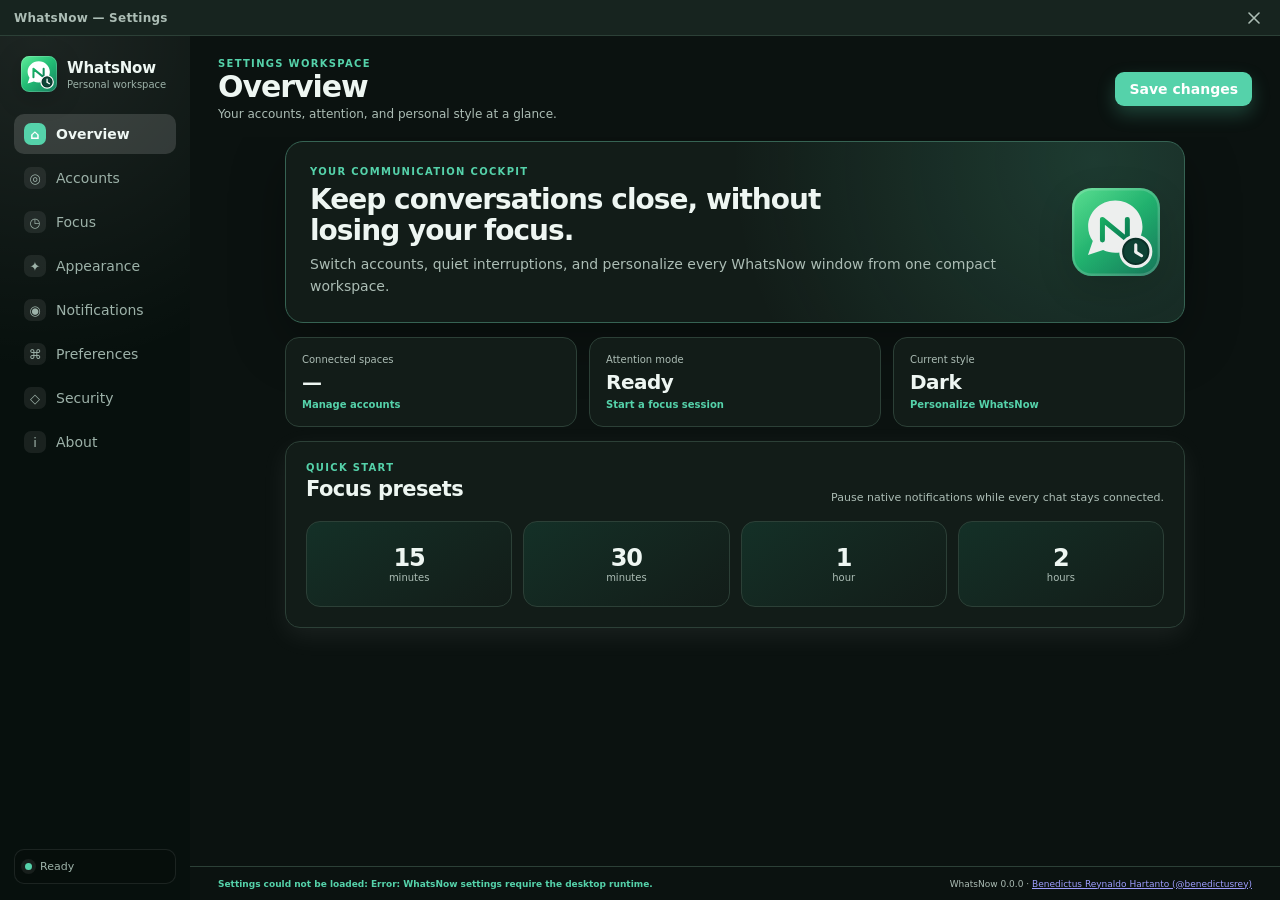
==== settings-ui/index.html @ 27a5819d "Release WhatsNow 2.6.0: full open-source desktop client Publish the complete WhatsNow 2.6.0 applicat" ====
<!doctype html>
<html lang="en">
  <head>
    <meta charset="utf-8" />
    <meta name="viewport" content="width=device-width, initial-scale=1" />
    <meta id="theme_color" name="theme-color" content="#f3f7f5" />
    <title>WhatsNow — Settings</title>
    <link rel="stylesheet" href="style.css?v=2.6.0" />
  </head>
  <body>
    <div class="window-titlebar" data-tauri-drag-region>
      <span class="window-titlebar-name" data-tauri-drag-region>WhatsNow — Settings</span>
      <button
        type="button"
        id="window-close"
        class="window-close"
        aria-label="Close settings"
        title="Close"
      >
        <svg viewBox="0 0 12 12" width="12" height="12" aria-hidden="true">
          <path
            d="M1 1l10 10M11 1L1 11"
            stroke="currentColor"
            stroke-width="1.6"
            stroke-linecap="round"
          />
        </svg>
      </button>
    </div>
    <div class="settings-shell">
      <aside class="side-rail" aria-label="Settings navigation">
        <div class="brand-block">
          <img class="brand-mark" src="app-icon.svg" alt="" aria-hidden="true" />
          <div>
            <strong>WhatsNow</strong>
            <span>Personal workspace</span>
          </div>
        </div>

        <nav class="settings-nav">
          <button type="button" class="nav-item active" data-panel-target="overview">
            <span class="nav-icon" aria-hidden="true">⌂</span>
            <span>Overview</span>
          </button>
          <button type="button" class="nav-item" data-panel-target="accounts">
            <span class="nav-icon" aria-hidden="true">◎</span>
            <span>Accounts</span>
          </button>
          <button type="button" class="nav-item" data-panel-target="focus">
            <span class="nav-icon" aria-hidden="true">◷</span>
            <span>Focus</span>
          </button>
          <button type="button" class="nav-item" data-panel-target="appearance">
            <span class="nav-icon" aria-hidden="true">✦</span>
            <span>Appearance</span>
          </button>
          <button type="button" class="nav-item" data-panel-target="notifications">
            <span class="nav-icon" aria-hidden="true">◉</span>
            <span>Notifications</span>
          </button>
          <button type="button" class="nav-item" data-panel-target="preferences">
            <span class="nav-icon" aria-hidden="true">⌘</span>
            <span>Preferences</span>
          </button>
          <button type="button" class="nav-item" data-panel-target="security">
            <span class="nav-icon" aria-hidden="true">◇</span>
            <span>Security</span>
          </button>
          <button type="button" class="nav-item" data-panel-target="about">
            <span class="nav-icon" aria-hidden="true">i</span>
            <span>About</span>
          </button>
        </nav>

        <div class="rail-status">
          <span class="status-dot" aria-hidden="true"></span>
          <span id="focus_status">Ready</span>
        </div>
      </aside>

      <div class="workspace">
        <header class="workspace-header">
          <div>
            <p class="eyebrow">Settings workspace</p>
            <h1 id="panel_title">Overview</h1>
            <p id="panel_description">Your accounts, attention, and personal style at a glance.</p>
          </div>
          <button type="button" id="save" class="primary-action">Save changes</button>
        </header>

        <main class="panel-stage">
          <section class="settings-panel active" data-panel="overview" aria-labelledby="panel_title">
            <div class="welcome-card">
              <div>
                <p class="eyebrow">Your communication cockpit</p>
                <h2>Keep conversations close, without losing your focus.</h2>
                <p>
                  Switch accounts, quiet interruptions, and personalize every WhatsNow
                  window from one compact workspace.
                </p>
              </div>
              <img src="app-icon.svg" alt="" aria-hidden="true" />
            </div>

            <div class="metric-grid">
              <button type="button" class="metric-card" data-jump-panel="accounts">
                <span class="metric-label">Connected spaces</span>
                <strong id="overview_accounts">—</strong>
                <small>Manage accounts</small>
              </button>
              <button type="button" class="metric-card" data-jump-panel="focus">
                <span class="metric-label">Attention mode</span>
                <strong id="overview_focus">Ready</strong>
                <small>Start a focus session</small>
              </button>
              <button type="button" class="metric-card" data-jump-panel="appearance">
                <span class="metric-label">Current style</span>
                <strong id="overview_theme">Dark</strong>
                <small>Personalize WhatsNow</small>
              </button>
            </div>

            <div class="section-surface">
              <div class="section-heading">
                <div>
                  <p class="eyebrow">Quick start</p>
                  <h2>Focus presets</h2>
                </div>
                <p>Pause native notifications while every chat stays connected.</p>
              </div>
              <div class="focus-presets compact-presets" aria-label="Quick focus duration">
                <button type="button" class="preset-button" data-focus-minutes="15">
                  <strong>15</strong><span>minutes</span>
                </button>
                <button type="button" class="preset-button" data-focus-minutes="30">
                  <strong>30</strong><span>minutes</span>
                </button>
                <button type="button" class="preset-button" data-focus-minutes="60">
                  <strong>1</strong><span>hour</span>
                </button>
                <button type="button" class="preset-button" data-focus-minutes="120">
                  <strong>2</strong><span>hours</span>
                </button>
              </div>
            </div>
          </section>

          <section class="settings-panel" data-panel="accounts" hidden>
            <div class="panel-intro">
              <p class="eyebrow">Workspace</p>
              <h2>Accounts</h2>
              <p>Keep work, personal, and project sessions separate and easy to reach.</p>
            </div>
            <div class="section-surface">
              <div id="accounts-list" class="accounts-list"></div>
              <div class="add-row">
                <input
                  type="text"
                  id="new_account_name"
                  maxlength="60"
                  placeholder="Account name, e.g. Work"
                  aria-label="New account name"
                />
                <button id="add_account">Add account</button>
              </div>
              <p id="macos-note" class="warning-note" hidden>
                Multiple accounts require macOS 14 or newer.
              </p>
            </div>
          </section>

          <section class="settings-panel" data-panel="focus" hidden>
            <div class="panel-intro">
              <p class="eyebrow">Productivity</p>
              <h2>Focus mode</h2>
              <p>Pause native alerts for a chosen window of time without disconnecting chats.</p>
            </div>
            <div class="focus-presets" aria-label="Focus duration">
              <button type="button" class="preset-button" data-focus-minutes="15">
                <strong>15</strong><span>minutes</span>
              </button>
              <button type="button" class="preset-button" data-focus-minutes="30">
                <strong>30</strong><span>minutes</span>
              </button>
              <button type="button" class="preset-button" data-focus-minutes="45">
                <strong>45</strong><span>minutes</span>
              </button>
              <button type="button" class="preset-button" data-focus-minutes="60">
                <strong>1</strong><span>hour</span>
              </button>
              <button type="button" class="preset-button" data-focus-minutes="120">
                <strong>2</strong><span>hours</span>
              </button>
              <button type="button" class="preset-button" data-focus-minutes="240">
                <strong>4</strong><span>hours</span>
              </button>
            </div>
            <div class="section-surface custom-focus">
              <div class="custom-focus-copy">
                <strong>Custom duration</strong>
                <span>Choose any focused interval from 1 minute to 24 hours.</span>
              </div>
              <label class="field custom-focus-field" for="focus_custom">
                <span class="sr-only">Custom focus duration in minutes</span>
                <div class="number-action">
                  <input type="number" id="focus_custom" min="1" max="1440" value="90" />
                  <span>minutes</span>
                  <button type="button" id="focus_custom_start">Start focus</button>
                </div>
              </label>
              <button type="button" id="focus_off" class="quiet" hidden>End current focus</button>
            </div>
          </section>

          <section class="settings-panel" data-panel="appearance" hidden>
            <div class="panel-intro">
              <p class="eyebrow">Personalize</p>
              <h2>Appearance</h2>
              <p>
                Choose a readable personality for Settings, app lock, native chrome,
                and the WhatsApp chatting workspace.
              </p>
            </div>
            <fieldset class="theme-picker">
              <legend class="sr-only">WhatsNow theme</legend>
              <label class="theme-option">
                <input type="radio" name="theme" value="system" />
                <span class="theme-swatch theme-swatch-system" aria-hidden="true"></span>
                <span><strong>Dark</strong><small>Official WhatsApp dark with doodles</small></span>
              </label>
              <label class="theme-option">
                <input type="radio" name="theme" value="light" />
                <span class="theme-swatch theme-swatch-light" aria-hidden="true"></span>
                <span><strong>Light</strong><small>Official WhatsApp light with doodles</small></span>
              </label>
              <label class="theme-option">
                <input type="radio" name="theme" value="graphite" />
                <span class="theme-swatch theme-swatch-graphite" aria-hidden="true"></span>
                <span><strong>Graphite</strong><small>Strong and minimal</small></span>
              </label>
              <label class="theme-option">
                <input type="radio" name="theme" value="midnight" />
                <span class="theme-swatch theme-swatch-midnight" aria-hidden="true"></span>
                <span><strong>Midnight</strong><small>Deep blue focus</small></span>
              </label>
              <label class="theme-option">
                <input type="radio" name="theme" value="forest" />
                <span class="theme-swatch theme-swatch-forest" aria-hidden="true"></span>
                <span><strong>Forest</strong><small>Grounded green calm</small></span>
              </label>
              <label class="theme-option">
                <input type="radio" name="theme" value="ocean" />
                <span class="theme-swatch theme-swatch-ocean" aria-hidden="true"></span>
                <span><strong>Ocean</strong><small>Cool, calm energy</small></span>
              </label>
              <label class="theme-option">
                <input type="radio" name="theme" value="blush" />
                <span class="theme-swatch theme-swatch-blush" aria-hidden="true"></span>
                <span><strong>Blush</strong><small>Gentle rose warmth</small></span>
              </label>
              <label class="theme-option">
                <input type="radio" name="theme" value="lavender" />
                <span class="theme-swatch theme-swatch-lavender" aria-hidden="true"></span>
                <span><strong>Lavender</strong><small>Soft violet quiet</small></span>
              </label>
              <label class="theme-option">
                <input type="radio" name="theme" value="candy" />
                <span class="theme-swatch theme-swatch-candy" aria-hidden="true"></span>
                <span><strong>Candy</strong><small>Playful pastel</small></span>
              </label>
              <label class="theme-option">
                <input type="radio" name="theme" value="aurora" />
                <span class="theme-swatch theme-swatch-aurora" aria-hidden="true"></span>
                <span><strong>Aurora</strong><small>Soft pastel spectrum</small></span>
              </label>
            </fieldset>
            <p class="field-note">
              Preview appears here immediately. Save to apply it to all open chat windows.
              Dark and Light preserve WhatsApp's complete official interface and doodles.
              Personality themes change only the conversation wallpaper and hide doodles.
            </p>
          </section>

          <section class="settings-panel" data-panel="notifications" hidden>
            <div class="panel-intro">
              <p class="eyebrow">Attention</p>
              <h2>Notifications</h2>
              <p>Choose how much message detail reaches your desktop.</p>
            </div>
            <div class="section-surface setting-list">
              <label class="switch-row">
                <span>
                  <strong>Native notifications</strong>
                  <small>Show desktop alerts for incoming messages.</small>
                </span>
                <input type="checkbox" id="notifications" />
              </label>
              <label class="switch-row">
                <span>
                  <strong>Show message previews</strong>
                  <small>Turn this off to show a private generic alert.</small>
                </span>
                <input type="checkbox" id="notification_previews" />
              </label>
              <label class="duration-row" for="notification_preview_duration_secs">
                <span>
                  <strong>Preview duration</strong>
                  <small>Banner time on screen (15+ seconds uses Windows' extended banner). Toasts also stay in the notification center so you can reopen them later.</small>
                </span>
                <span class="duration-control">
                  <input
                    type="number"
                    id="notification_preview_duration_secs"
                    min="2"
                    max="30"
                    step="1"
                    value="2"
                    inputmode="numeric"
                  />
                  <span>seconds</span>
                </span>
              </label>
              <div class="inline-action">
                <button type="button" id="test_notification" class="secondary">
                  Send test notification
                </button>
                <span id="test_notification_note" class="muted-note"></span>
              </div>
            </div>
          </section>

          <section class="settings-panel" data-panel="preferences" hidden>
            <div class="panel-intro">
              <p class="eyebrow">Desktop</p>
              <h2>Preferences</h2>
              <p>Control how WhatsNow stays available while you work.</p>
            </div>
            <div class="section-surface setting-list">
              <label class="switch-row">
                <span><strong>Close to tray</strong><small>Keep accounts connected in the background.</small></span>
                <input type="checkbox" id="close_to_tray" />
              </label>
              <label class="switch-row">
                <span><strong>Start minimized</strong><small>Open quietly in the system tray.</small></span>
                <input type="checkbox" id="start_minimized" />
              </label>
              <label class="switch-row">
                <span><strong>Launch at startup</strong><small>Start WhatsNow after you sign in.</small></span>
                <input type="checkbox" id="autostart" />
              </label>
              <label class="switch-row">
                <span><strong>Keep chat windows on top</strong><small>Apply to every account window.</small></span>
                <input type="checkbox" id="always_on_top" />
              </label>
              <label class="switch-row">
                <span><strong>Global show/hide shortcut</strong><small>Bring your active account forward from anywhere.</small></span>
                <input type="checkbox" id="hotkey_enabled" />
              </label>
            </div>
            <div class="section-surface shortcut-surface">
              <label class="field" for="hotkey">
                <span>Shortcut</span>
                <div class="hotkey-row">
                  <input type="text" id="hotkey" placeholder="Alt+W" />
                  <button type="button" id="record_hotkey" class="secondary">Record</button>
                </div>
              </label>
              <div id="hotkey_presets" class="shortcut-presets" aria-label="Suggested shortcuts">
                <button type="button" class="chip" data-hotkey-preset="platform">Recommended</button>
                <button type="button" class="chip" data-hotkey-preset="Ctrl+Alt+W">Ctrl + Alt + W</button>
                <button type="button" class="chip" data-hotkey-preset="CmdOrCtrl+Shift+W">Ctrl/Cmd + Shift + W</button>
              </div>
              <p id="hotkey_hint" class="hotkey-hint" hidden></p>
              <p class="field-note" id="platform_shortcut_note"></p>
            </div>
          </section>

          <section class="settings-panel" data-panel="security" hidden>
            <div class="panel-intro">
              <p class="eyebrow">Privacy</p>
              <h2>App lock</h2>
              <p>Require authentication before any WhatsNow chat is revealed.</p>
            </div>
            <div class="section-surface">
              <div id="lock-disabled">
                <div class="password-grid">
                  <label class="field" for="lock_pw1">
                    <span>Password (minimum 4 characters)</span>
                    <input type="password" id="lock_pw1" autocomplete="new-password" />
                  </label>
                  <label class="field" for="lock_pw2">
                    <span>Confirm password</span>
                    <input type="password" id="lock_pw2" autocomplete="new-password" />
                  </label>
                </div>
                <button id="enable_lock">Enable app lock</button>
              </div>

              <div id="lock-enabled" hidden>
                <label class="switch-row" id="biometric_row" hidden>
                  <span><strong id="biometric_label">Use biometric</strong></span>
                  <input type="checkbox" id="biometric_enabled" />
                </label>
                <label class="switch-row">
                  <span><strong>Lock on launch</strong></span>
                  <input type="checkbox" id="lock_on_launch" />
                </label>
                <label class="switch-row">
                  <span><strong>Lock when hidden to tray</strong></span>
                  <input type="checkbox" id="lock_on_hide" />
                </label>
                <label class="field compact-field" for="idle_min">
                  <span>Auto-lock after inactivity (minutes, 0 = off)</span>
                  <input type="number" id="idle_min" min="0" max="1440" step="1" value="0" />
                </label>
                <div class="button-group">
                  <button id="lock_now">Lock now</button>
                  <button id="change_pw" class="secondary">Change password</button>
                  <button id="disable_lock" class="danger">Disable lock</button>
                </div>
              </div>
              <p class="field-note">
                App lock controls access to WhatsNow windows. It does not encrypt session
                data on disk; use full-disk encryption for at-rest protection.
              </p>
            </div>
          </section>

          <section class="settings-panel" data-panel="about" hidden>
            <div class="panel-intro">
              <p class="eyebrow">Identity</p>
              <h2>About WhatsNow</h2>
              <p>A focused desktop workspace for clearer, calmer WhatsApp communication.</p>
            </div>
            <div class="section-surface about-card">
              <img src="app-icon.svg" alt="" aria-hidden="true" />
              <div class="about-copy">
                <span class="about-version" data-version-ref>WhatsNow 0.0.0</span>
                <h3>Designed for productive conversations.</h3>
                <p>
                  Thank you for using WhatsNow. It is authored, created, and maintained solely by
                  <a href="https://github.com/benedictusrey" target="_blank" rel="noreferrer">Benedictus Reynaldo Hartanto (@benedictusrey)</a>.
                </p>
                <p class="about-legal">
                  Copyright (c) 2026 Benedictus Reynaldo Hartanto (@benedictusrey). Released under the MIT License.
                  WhatsNow is independent and is not affiliated with WhatsApp or Meta.
                </p>
              </div>
            </div>
          </section>
        </main>

        <footer class="workspace-footer">
          <span id="note" class="save-note" role="status"></span>
          <span data-version-ref>WhatsNow 0.0.0 · <a href="https://github.com/benedictusrey" target="_blank" rel="noreferrer">Benedictus Reynaldo Hartanto (@benedictusrey)</a></span>
        </footer>
      </div>
    </div>

    <script src="theme.js?v=2.6.0"></script>
    <script src="hotkey.js?v=2.6.0"></script>
    <script src="main.js?v=2.6.0"></script>
    <script>
      // Seamless window: the page draws its own titlebar (drag region + close
      // button). This wires the close button to the native window (with a
      // plain window.close() fallback) and auto-closes the Settings pop-up
      // after 30 seconds without any interaction.
      (function () {
        var close = document.getElementById("window-close");
        var closeWindow = function () {
          var win =
            window.__TAURI__ &&
            window.__TAURI__.window &&
            window.__TAURI__.window.getCurrentWindow();
          if (win && win.close) {
            win.close().catch(function () {
              window.close();
            });
          } else {
            window.close();
          }
        };
        if (close) {
          close.addEventListener("click", closeWindow);
        }
        var idleMs = 30000;
        var idleTimer = window.setTimeout(closeWindow, idleMs);
        var resetIdle = function () {
          window.clearTimeout(idleTimer);
          idleTimer = window.setTimeout(closeWindow, idleMs);
        };
        ["pointermove", "pointerdown", "keydown", "wheel", "input"].forEach(
          function (type) {
            window.addEventListener(type, resetIdle, { passive: true });
          }
        );
      })();
    </script>
  </body>
</html>
---- settings-ui/style.css ----
:root {
  color-scheme: light;
  font-family:
    Inter, "Segoe UI Variable", "Segoe UI", system-ui, -apple-system, sans-serif;
  --bg: #edf4f1;
  --rail: #102c24;
  --rail-text: #eefbf5;
  --rail-muted: #a9c4b8;
  --surface: #ffffff;
  --surface-soft: #f3f8f6;
  --surface-raised: #ffffff;
  --border: #d7e4df;
  --text: #15231e;
  --muted: #63756e;
  --accent: #087a60;
  --accent-strong: #05634e;
  --accent-soft: #d9eee7;
  --danger: #b62d43;
  --shadow: 0 18px 50px rgb(18 61 48 / 12%);
  --focus-ring: 0 0 0 3px rgb(8 122 96 / 24%);
}

:root[data-theme="dark"] {
  color-scheme: dark;
  --bg: #0b1210;
  --rail: #07100d;
  --rail-text: #eff8f4;
  --rail-muted: #9db2a9;
  --surface: #121c18;
  --surface-soft: #17241f;
  --surface-raised: #1a2923;
  --border: #2c4037;
  --text: #eef6f2;
  --muted: #acbdb5;
  --accent: #55d2aa;
  --accent-strong: #77e2bf;
  --accent-soft: #153f32;
  --danger: #ff8b9c;
  --shadow: 0 18px 55px rgb(0 0 0 / 30%);
  --focus-ring: 0 0 0 3px rgb(85 210 170 / 28%);
}

:root[data-theme="midnight"] {
  color-scheme: dark;
  --bg: #06101d;
  --rail: #050c16;
  --rail-text: #f2f7ff;
  --rail-muted: #9db2cb;
  --surface: #0b1827;
  --surface-soft: #102238;
  --surface-raised: #132942;
  --border: #26415e;
  --text: #f0f6ff;
  --muted: #adc0d7;
  --accent: #44d6c7;
  --accent-strong: #70e8dc;
  --accent-soft: #103d44;
  --danger: #ff91a1;
  --shadow: 0 18px 55px rgb(0 0 0 / 34%);
  --focus-ring: 0 0 0 3px rgb(68 214 199 / 28%);
}

:root[data-theme="forest"] {
  color-scheme: dark;
  --bg: #06130e;
  --rail: #04100b;
  --rail-text: #effaf3;
  --rail-muted: #9fbeaa;
  --surface: #0b1c14;
  --surface-soft: #10281d;
  --surface-raised: #153225;
  --border: #284d39;
  --text: #eff9f3;
  --muted: #aac7b5;
  --accent: #4bd394;
  --accent-strong: #72e2ae;
  --accent-soft: #15452f;
  --danger: #ff8fa0;
  --shadow: 0 18px 55px rgb(0 0 0 / 32%);
  --focus-ring: 0 0 0 3px rgb(75 211 148 / 28%);
}

:root[data-theme="graphite"] {
  color-scheme: dark;
  --bg: #0d1013;
  --rail: #080a0d;
  --rail-text: #f4f7f8;
  --rail-muted: #a8b0b6;
  --surface: #151a1f;
  --surface-soft: #1c2329;
  --surface-raised: #232b32;
  --border: #343f48;
  --text: #f3f5f6;
  --muted: #b5bec5;
  --accent: #64d2b3;
  --accent-strong: #84dfc5;
  --accent-soft: #1b4037;
  --danger: #ff8ca0;
  --shadow: 0 20px 60px rgb(0 0 0 / 36%);
  --focus-ring: 0 0 0 3px rgb(100 210 179 / 28%);
}

:root[data-theme="ocean"] {
  color-scheme: dark;
  --bg: #06151b;
  --rail: #041017;
  --rail-text: #effcff;
  --rail-muted: #9cc0c8;
  --surface: #0a2029;
  --surface-soft: #0e2b36;
  --surface-raised: #123641;
  --border: #28505d;
  --text: #f0fbfd;
  --muted: #a9cad1;
  --accent: #4dd9e5;
  --accent-strong: #75e6ee;
  --accent-soft: #12444b;
  --danger: #ff91a1;
  --shadow: 0 18px 55px rgb(0 0 0 / 33%);
  --focus-ring: 0 0 0 3px rgb(77 217 229 / 28%);
}

:root[data-theme="blush"] {
  color-scheme: light;
  --bg: #fff2f4;
  --rail: #512b38;
  --rail-text: #fff8fa;
  --rail-muted: #e8bdca;
  --surface: #fffafb;
  --surface-soft: #fcecef;
  --surface-raised: #ffffff;
  --border: #efd3da;
  --text: #342229;
  --muted: #775f67;
  --accent: #ae4666;
  --accent-strong: #8d3551;
  --accent-soft: #f6dbe3;
  --danger: #aa263e;
  --shadow: 0 18px 50px rgb(92 42 58 / 13%);
  --focus-ring: 0 0 0 3px rgb(174 70 102 / 24%);
}

:root[data-theme="lavender"] {
  color-scheme: light;
  --bg: #f5f1fc;
  --rail: #392d50;
  --rail-text: #fbf8ff;
  --rail-muted: #d2c6e6;
  --surface: #fcfaff;
  --surface-soft: #eee8f8;
  --surface-raised: #ffffff;
  --border: #ddd2ed;
  --text: #30273d;
  --muted: #70647e;
  --accent: #7452a3;
  --accent-strong: #5e3f8b;
  --accent-soft: #e5dbf3;
  --danger: #ae2e4a;
  --shadow: 0 18px 50px rgb(66 46 93 / 14%);
  --focus-ring: 0 0 0 3px rgb(116 82 163 / 24%);
}

:root[data-theme="candy"] {
  color-scheme: light;
  --bg: #fff3f9;
  --rail: #493042;
  --rail-text: #fff8fc;
  --rail-muted: #e4c6da;
  --surface: #fffafd;
  --surface-soft: #f9e8f2;
  --surface-raised: #ffffff;
  --border: #eed1e1;
  --text: #342730;
  --muted: #755f6c;
  --accent: #a64478;
  --accent-strong: #86345f;
  --accent-soft: #f4d9e8;
  --danger: #a82843;
  --shadow: 0 18px 50px rgb(87 46 72 / 14%);
  --focus-ring: 0 0 0 3px rgb(166 68 120 / 24%);
}

:root[data-theme="aurora"] {
  color-scheme: light;
  --bg: #f7f3fb;
  --rail: #40364f;
  --rail-text: #fffaff;
  --rail-muted: #d9cee7;
  --surface: #fffafd;
  --surface-soft: #f2edf8;
  --surface-raised: #ffffff;
  --border: #dfd6eb;
  --text: #30293a;
  --muted: #706779;
  --accent: #7864a8;
  --accent-strong: #62508f;
  --accent-soft: #e8e0f3;
  --danger: #aa2c49;
  --shadow: 0 18px 50px rgb(71 54 92 / 14%);
  --focus-ring: 0 0 0 3px rgb(120 100 168 / 24%);
}

@media (prefers-color-scheme: dark) {
  :root:not([data-theme]) {
    color-scheme: dark;
  }
}

* {
  box-sizing: border-box;
}

html,
body {
  width: 100%;
  height: 100%;
  margin: 0;
  overflow: hidden;
}

/* Seamless window: custom title bar drawn by the page — "WhatsNow — Settings"
   on the left, a functional close/X on the right. The whole bar is a drag
   region; the close button is explicitly excluded so it stays clickable. */
.window-titlebar {
  height: 36px;
  display: flex;
  align-items: center;
  gap: 10px;
  padding: 0 10px 0 14px;
  background: var(--surface-soft);
  border-bottom: 1px solid var(--border);
  user-select: none;
  flex-shrink: 0;
  -webkit-app-region: drag;
}

.window-titlebar-name {
  flex: 1;
  min-width: 0;
  font-size: 12px;
  font-weight: 600;
  letter-spacing: 0.02em;
  color: var(--muted);
  white-space: nowrap;
  overflow: hidden;
  text-overflow: ellipsis;
}

.window-close {
  width: 32px;
  height: 32px;
  border: none;
  border-radius: 8px;
  background: transparent;
  color: var(--muted);
  display: grid;
  place-items: center;
  cursor: pointer;
  -webkit-app-region: no-drag;
  transition: background-color 140ms ease, color 140ms ease;
}

.window-close:hover {
  background: var(--danger);
  color: #ffffff;
}

.window-close:active {
  opacity: 0.8;
}

body {
  background: var(--bg);
  color: var(--text);
  font-size: 14px;
  transition: background-color 160ms ease, color 160ms ease;
}

button,
input {
  font: inherit;
}

button {
  border: 0;
}

button,
label,
input {
  -webkit-tap-highlight-color: transparent;
}

button:focus-visible,
input:focus-visible {
  outline: none;
  box-shadow: var(--focus-ring);
}

button:disabled {
  cursor: not-allowed;
  opacity: 0.48;
}

[hidden] {
  display: none !important;
}

.settings-shell {
  display: grid;
  grid-template-columns: 190px minmax(0, 1fr);
  width: 100%;
  height: calc(100vh - 36px);
}

.side-rail {
  display: flex;
  min-width: 0;
  flex-direction: column;
  gap: 22px;
  padding: 20px 14px 16px;
  overflow: hidden;
  background:
    radial-gradient(circle at 20% 0%, rgb(255 255 255 / 9%), transparent 38%),
    var(--rail);
  color: var(--rail-text);
}

.brand-block {
  display: flex;
  align-items: center;
  gap: 10px;
  padding: 0 7px;
}

.brand-mark {
  width: 36px;
  height: 36px;
  flex: 0 0 auto;
  filter: drop-shadow(0 5px 12px rgb(0 0 0 / 20%));
}

.brand-block div {
  display: grid;
  min-width: 0;
  gap: 2px;
}

.brand-block strong {
  font-size: 15px;
  letter-spacing: -0.01em;
}

.brand-block span {
  overflow: hidden;
  color: var(--rail-muted);
  font-size: 10px;
  text-overflow: ellipsis;
  white-space: nowrap;
}

.settings-nav {
  display: grid;
  gap: 4px;
}

.nav-item {
  display: flex;
  width: 100%;
  align-items: center;
  gap: 10px;
  padding: 9px 10px;
  border-radius: 10px;
  background: transparent;
  color: var(--rail-muted);
  cursor: pointer;
  text-align: left;
  transition: background-color 140ms ease, color 140ms ease, transform 140ms ease;
}

.nav-item:hover {
  background: rgb(255 255 255 / 8%);
  color: var(--rail-text);
  transform: translateX(2px);
}

.nav-item.active {
  background: rgb(255 255 255 / 14%);
  color: var(--rail-text);
  font-weight: 650;
}

.nav-icon {
  display: grid;
  width: 22px;
  height: 22px;
  flex: 0 0 auto;
  place-items: center;
  border-radius: 7px;
  background: rgb(255 255 255 / 8%);
  font-size: 13px;
}

.nav-item.active .nav-icon {
  background: var(--accent);
  color: #fff;
}

.rail-status {
  display: flex;
  min-width: 0;
  align-items: center;
  gap: 8px;
  margin-top: auto;
  padding: 10px;
  border: 1px solid rgb(255 255 255 / 9%);
  border-radius: 10px;
  background: rgb(0 0 0 / 8%);
  color: var(--rail-muted);
  font-size: 11px;
}

.rail-status span:last-child {
  overflow: hidden;
  text-overflow: ellipsis;
  white-space: nowrap;
}

.status-dot {
  width: 7px;
  height: 7px;
  flex: 0 0 auto;
  border-radius: 50%;
  background: var(--accent);
  box-shadow: 0 0 0 4px rgb(255 255 255 / 7%);
}

.workspace {
  display: grid;
  min-width: 0;
  min-height: 0;
  grid-template-rows: auto minmax(0, 1fr) auto;
}

.workspace-header {
  display: flex;
  min-width: 0;
  align-items: center;
  justify-content: space-between;
  gap: 20px;
  padding: 22px 28px 16px;
}

.workspace-header > div {
  min-width: 0;
}

.workspace-header h1 {
  margin: 2px 0 4px;
  font-size: clamp(23px, 4vw, 30px);
  letter-spacing: -0.035em;
  line-height: 1.05;
}

.workspace-header p:last-child {
  max-width: 620px;
  margin: 0;
  color: var(--muted);
  font-size: 12px;
}

.eyebrow {
  margin: 0;
  color: var(--accent);
  font-size: 10px;
  font-weight: 760;
  letter-spacing: 0.13em;
  text-transform: uppercase;
}

.primary-action,
.add-row button,
#enable_lock,
#lock_now,
#focus_custom_start {
  flex: 0 0 auto;
  padding: 9px 14px;
  border-radius: 9px;
  background: var(--accent);
  color: #fff;
  cursor: pointer;
  font-weight: 700;
  box-shadow: 0 8px 18px color-mix(in srgb, var(--accent) 25%, transparent);
  transition: background-color 140ms ease, transform 140ms ease;
}

.primary-action:hover,
.add-row button:hover,
#enable_lock:hover,
#lock_now:hover,
#focus_custom_start:hover {
  background: var(--accent-strong);
  transform: translateY(-1px);
}

.panel-stage {
  min-width: 0;
  min-height: 0;
  padding: 4px 28px 26px;
  overflow-x: hidden;
  overflow-y: auto;
  scrollbar-color: var(--border) transparent;
}

.settings-panel {
  width: min(100%, 900px);
  margin: 0 auto;
  animation: panel-enter 180ms ease-out;
}

@keyframes panel-enter {
  from {
    opacity: 0;
    transform: translateY(5px);
  }
  to {
    opacity: 1;
    transform: translateY(0);
  }
}

.welcome-card {
  display: grid;
  grid-template-columns: minmax(0, 1fr) 100px;
  align-items: center;
  gap: 20px;
  padding: 24px;
  border: 1px solid color-mix(in srgb, var(--accent) 24%, var(--border));
  border-radius: 18px;
  background:
    radial-gradient(circle at 90% 10%, color-mix(in srgb, var(--accent) 17%, transparent), transparent 44%),
    var(--surface);
  box-shadow: var(--shadow);
}

.welcome-card h2 {
  max-width: 580px;
  margin: 7px 0 8px;
  font-size: clamp(20px, 3.5vw, 28px);
  letter-spacing: -0.035em;
  line-height: 1.12;
}

.welcome-card p:last-child,
.panel-intro > p:last-child,
.section-heading > p {
  margin: 0;
  color: var(--muted);
  line-height: 1.55;
}

.welcome-card img {
  width: 88px;
  height: 88px;
  justify-self: end;
  opacity: 0.92;
  filter: drop-shadow(0 12px 20px rgb(0 0 0 / 16%));
}

.metric-grid {
  display: grid;
  grid-template-columns: repeat(3, minmax(0, 1fr));
  gap: 12px;
  margin: 14px 0;
}

.metric-card {
  display: grid;
  min-width: 0;
  gap: 5px;
  padding: 16px;
  border: 1px solid var(--border);
  border-radius: 14px;
  background: var(--surface);
  color: var(--text);
  cursor: pointer;
  text-align: left;
  transition: border-color 140ms ease, transform 140ms ease, box-shadow 140ms ease;
}

.metric-card:hover {
  border-color: var(--accent);
  box-shadow: var(--shadow);
  transform: translateY(-2px);
}

.metric-card strong {
  overflow: hidden;
  font-size: 20px;
  letter-spacing: -0.025em;
  text-overflow: ellipsis;
  white-space: nowrap;
}

.metric-card small,
.metric-label {
  color: var(--muted);
  font-size: 10px;
}

.metric-card small {
  color: var(--accent);
  font-weight: 700;
}

.panel-intro {
  margin: 2px 0 18px;
}

.panel-intro h2,
.section-heading h2 {
  margin: 4px 0 5px;
  letter-spacing: -0.025em;
}

.panel-intro h2 {
  font-size: 24px;
}

.section-surface {
  padding: 20px;
  border: 1px solid var(--border);
  border-radius: 15px;
  background: var(--surface);
  box-shadow: 0 8px 26px color-mix(in srgb, var(--text) 7%, transparent);
}

.section-heading {
  display: flex;
  align-items: end;
  justify-content: space-between;
  gap: 20px;
  margin-bottom: 15px;
}

.section-heading > p {
  max-width: 350px;
  font-size: 11px;
  text-align: right;
}

.focus-presets {
  display: grid;
  grid-template-columns: repeat(3, minmax(0, 1fr));
  gap: 11px;
  margin-bottom: 14px;
}

.compact-presets {
  grid-template-columns: repeat(4, minmax(0, 1fr));
  margin-bottom: 0;
}

.preset-button {
  display: grid;
  min-height: 86px;
  place-content: center;
  border: 1px solid var(--border);
  border-radius: 14px;
  background:
    linear-gradient(145deg, color-mix(in srgb, var(--accent-soft) 58%, var(--surface)), var(--surface));
  color: var(--text);
  cursor: pointer;
  text-align: center;
  transition: border-color 140ms ease, transform 140ms ease, box-shadow 140ms ease;
}

.preset-button:hover {
  border-color: var(--accent);
  box-shadow: 0 10px 24px color-mix(in srgb, var(--accent) 15%, transparent);
  transform: translateY(-2px);
}

.preset-button strong {
  font-size: 24px;
  letter-spacing: -0.04em;
}

.preset-button span {
  color: var(--muted);
  font-size: 10px;
}

.custom-focus {
  display: grid;
  grid-template-columns: minmax(180px, 1fr) minmax(300px, auto) auto;
  align-items: center;
  gap: 18px;
  padding: 18px 20px;
  border-color: color-mix(in srgb, var(--accent) 22%, var(--border));
  background:
    linear-gradient(135deg, color-mix(in srgb, var(--accent-soft) 38%, transparent), transparent 56%),
    var(--surface);
}

.custom-focus-copy {
  display: grid;
  gap: 4px;
}

.custom-focus-copy strong {
  font-size: 14px;
}

.custom-focus-copy span {
  color: var(--muted);
  font-size: 11px;
  line-height: 1.45;
}

.custom-focus-field {
  margin: 0;
}

.number-action {
  display: grid;
  grid-template-columns: 92px auto auto;
  align-items: center;
  gap: 10px;
}

.number-action > span {
  color: var(--muted);
  font-size: 12px;
  font-weight: 650;
}

#focus_custom {
  min-height: 48px;
  font-size: 20px;
  font-weight: 750;
  letter-spacing: -0.02em;
  text-align: center;
}

#focus_custom_start {
  min-height: 44px;
  white-space: nowrap;
}

.duration-row {
  display: flex;
  align-items: center;
  justify-content: space-between;
  gap: 18px;
  padding: 13px 0;
  border-bottom: 1px solid var(--border);
}

.duration-row > span:first-child {
  display: grid;
  gap: 3px;
}

.duration-row small {
  color: var(--muted);
  font-size: 10px;
  line-height: 1.45;
}

.duration-control {
  display: flex;
  align-items: center;
  gap: 8px;
  color: var(--muted);
  font-size: 11px;
  font-weight: 650;
}

#notification_preview_duration_secs {
  width: 72px;
  font-size: 15px;
  font-weight: 700;
  text-align: center;
}

.accounts-list {
  display: grid;
  gap: 9px;
}

.account-row {
  display: grid;
  grid-template-columns: minmax(100px, 1fr) auto repeat(4, auto);
  align-items: center;
  gap: 7px;
  padding: 10px;
  border: 1px solid var(--border);
  border-radius: 11px;
  background: var(--surface-soft);
}

.acct-name {
  overflow: hidden;
  font-weight: 700;
  text-overflow: ellipsis;
  white-space: nowrap;
}

.acct-unread {
  min-width: 20px;
  padding: 2px 6px;
  border-radius: 999px;
  background: var(--accent);
  color: #fff;
  font-size: 10px;
  font-weight: 750;
  text-align: center;
}

.add-row {
  display: flex;
  gap: 9px;
  margin-top: 13px;
}

.add-row input {
  flex: 1;
  min-width: 0;
}

input[type="text"],
input[type="password"],
input[type="number"] {
  min-width: 0;
  padding: 9px 10px;
  border: 1px solid var(--border);
  border-radius: 9px;
  background: var(--surface-soft);
  color: var(--text);
  transition: border-color 140ms ease, box-shadow 140ms ease;
}

input:hover {
  border-color: color-mix(in srgb, var(--accent) 55%, var(--border));
}

input::placeholder {
  color: var(--muted);
  opacity: 0.78;
}

input[type="checkbox"],
input[type="radio"] {
  accent-color: var(--accent);
}

.theme-picker {
  display: grid;
  grid-template-columns: repeat(2, minmax(0, 1fr));
  gap: 10px;
  margin: 0;
  padding: 0;
  border: 0;
}

.theme-option {
  display: grid;
  grid-template-columns: 36px minmax(0, 1fr);
  align-items: center;
  gap: 11px;
  min-width: 0;
  padding: 11px;
  border: 1px solid var(--border);
  border-radius: 12px;
  background: var(--surface);
  cursor: pointer;
  transition: border-color 140ms ease, background-color 140ms ease, transform 140ms ease;
}

.theme-option:hover {
  border-color: var(--accent);
  transform: translateY(-1px);
}

.theme-option:has(input:checked) {
  border-color: var(--accent);
  background: var(--accent-soft);
  box-shadow: inset 0 0 0 1px var(--accent);
}

.theme-option input {
  position: absolute;
  width: 1px;
  height: 1px;
  opacity: 0;
  pointer-events: none;
}

.theme-option > span:last-child {
  display: grid;
  min-width: 0;
  gap: 2px;
}

.theme-option strong,
.theme-option small {
  overflow: hidden;
  text-overflow: ellipsis;
  white-space: nowrap;
}

.theme-option strong {
  font-size: 12px;
}

.theme-option small {
  color: var(--muted);
  font-size: 10px;
}

.theme-swatch {
  width: 36px;
  height: 36px;
  border: 2px solid rgb(255 255 255 / 76%);
  border-radius: 10px;
  box-shadow: 0 0 0 1px rgb(0 0 0 / 13%), inset 0 0 0 5px rgb(255 255 255 / 12%);
}

.theme-swatch-system { background: linear-gradient(135deg, #f5f7f6 0 50%, #10231c 50%); }
.theme-swatch-light { background: linear-gradient(135deg, #fff 0 60%, #d9fdd3 60%); }
.theme-swatch-dark { background: linear-gradient(135deg, #111b21 0 60%, #005c4b 60%); }
.theme-swatch-midnight { background: linear-gradient(135deg, #081525 0 60%, #14535e 60%); }
.theme-swatch-forest { background: linear-gradient(135deg, #0a1d14 0 60%, #1b684c 60%); }
.theme-swatch-graphite { background: linear-gradient(135deg, #171c21 0 60%, #425d57 60%); }
.theme-swatch-ocean { background: linear-gradient(135deg, #08242d 0 60%, #147787 60%); }
.theme-swatch-blush { background: linear-gradient(135deg, #fffafb 0 60%, #f3cfda 60%); }
.theme-swatch-lavender { background: linear-gradient(135deg, #fcfaff 0 60%, #ddd0ee 60%); }
.theme-swatch-candy { background: linear-gradient(135deg, #fffafd 0 52%, #f2d0e2 52% 76%, #cae9ea 76%); }
.theme-swatch-aurora { background: linear-gradient(135deg, #ffdfe9 0%, #eadfff 35%, #dff2ff 68%, #dcf5e7 100%); }

.setting-list {
  padding: 0 20px;
}

.switch-row {
  display: flex;
  min-height: 61px;
  align-items: center;
  justify-content: space-between;
  gap: 18px;
  padding: 12px 0;
  border-bottom: 1px solid var(--border);
}

.switch-row:last-child {
  border-bottom: 0;
}

.switch-row > span {
  display: grid;
  gap: 3px;
}

.switch-row strong {
  font-size: 12px;
}

.switch-row small {
  color: var(--muted);
  font-size: 10px;
  line-height: 1.4;
}

.switch-row input[type="checkbox"] {
  width: 18px;
  height: 18px;
  flex: 0 0 auto;
}

.inline-action {
  display: flex;
  align-items: center;
  gap: 12px;
  padding: 14px 0;
}

button.secondary,
button.quiet,
button.danger,
.chip {
  padding: 8px 11px;
  border: 1px solid var(--border);
  border-radius: 8px;
  background: var(--surface-soft);
  color: var(--text);
  cursor: pointer;
  font-size: 11px;
  font-weight: 650;
  transition: border-color 140ms ease, background-color 140ms ease;
}

button.secondary:hover,
button.quiet:hover,
.chip:hover {
  border-color: var(--accent);
  background: var(--accent-soft);
}

button.danger {
  border-color: color-mix(in srgb, var(--danger) 40%, var(--border));
  color: var(--danger);
}

button.danger:hover {
  border-color: var(--danger);
}

.shortcut-surface {
  margin-top: 14px;
}

.field {
  display: grid;
  gap: 7px;
  color: var(--muted);
  font-size: 10px;
  font-weight: 650;
}

.hotkey-row {
  display: flex;
  gap: 8px;
}

.hotkey-row input {
  flex: 1;
}

.shortcut-presets {
  display: flex;
  flex-wrap: wrap;
  gap: 7px;
  margin-top: 10px;
}

.chip {
  border-radius: 999px;
  padding: 6px 10px;
  font-size: 10px;
}

.hotkey-hint,
.field-note,
.warning-note,
.muted-note {
  color: var(--muted);
  font-size: 10px;
  line-height: 1.45;
}

.field-note,
.warning-note {
  margin: 12px 0 0;
}

.warning-note,
.hotkey-hint {
  color: var(--danger);
}

.password-grid {
  display: grid;
  grid-template-columns: repeat(2, minmax(0, 1fr));
  gap: 12px;
  margin-bottom: 12px;
}

.compact-field {
  margin: 14px 0;
}

.compact-field input {
  width: min(170px, 100%);
}

.button-group {
  display: flex;
  flex-wrap: wrap;
  gap: 8px;
}

.about-card {
  display: grid;
  grid-template-columns: 88px minmax(0, 1fr);
  align-items: center;
  gap: 22px;
  background:
    radial-gradient(circle at 8% 10%, color-mix(in srgb, var(--accent) 18%, transparent), transparent 38%),
    var(--surface);
}

.about-card > img {
  width: 80px;
  height: 80px;
  filter: drop-shadow(0 12px 18px rgb(0 0 0 / 16%));
}

.about-copy {
  display: grid;
  gap: 7px;
}

.about-copy h3,
.about-copy p {
  margin: 0;
}

.about-copy h3 {
  font-size: 20px;
  letter-spacing: -0.025em;
}

.about-copy p {
  color: var(--muted);
  line-height: 1.55;
}

.about-copy a {
  color: var(--accent);
  font-weight: 750;
  text-decoration: none;
}

.about-copy a:hover {
  text-decoration: underline;
}

.about-version {
  color: var(--accent);
  font-size: 10px;
  font-weight: 750;
  letter-spacing: 0.08em;
  text-transform: uppercase;
}

.about-copy .about-legal {
  max-width: 620px;
  font-size: 10px;
}

.workspace-footer {
  display: flex;
  min-height: 34px;
  align-items: center;
  justify-content: space-between;
  gap: 15px;
  padding: 7px 28px;
  border-top: 1px solid var(--border);
  color: var(--muted);
  font-size: 9px;
}

.save-note {
  overflow: hidden;
  color: var(--accent);
  font-weight: 700;
  text-overflow: ellipsis;
  white-space: nowrap;
}

.sr-only {
  position: absolute;
  width: 1px;
  height: 1px;
  padding: 0;
  margin: -1px;
  overflow: hidden;
  clip: rect(0, 0, 0, 0);
  white-space: nowrap;
  border: 0;
}

@media (max-width: 700px) {
  .settings-shell {
    grid-template-columns: 1fr;
    grid-template-rows: auto minmax(0, 1fr);
  }

  .side-rail {
    display: grid;
    grid-template-columns: auto minmax(0, 1fr);
    align-items: center;
    gap: 12px;
    padding: 10px 12px 8px;
  }

  .brand-block {
    padding: 0;
  }

  .brand-block div,
  .rail-status {
    display: none;
  }

  .brand-mark {
    width: 32px;
    height: 32px;
  }

  .settings-nav {
    display: flex;
    gap: 4px;
    overflow-x: auto;
    scrollbar-width: none;
  }

  .settings-nav::-webkit-scrollbar {
    display: none;
  }

  .nav-item {
    width: auto;
    flex: 0 0 auto;
    gap: 6px;
    padding: 7px 9px;
  }

  .nav-item:hover {
    transform: none;
  }

  .nav-icon {
    width: 19px;
    height: 19px;
    font-size: 11px;
  }

  .nav-item span:last-child {
    font-size: 10px;
  }

  .workspace-header {
    padding: 15px 18px 12px;
  }

  .workspace-header p:last-child {
    display: none;
  }

  .workspace-header h1 {
    font-size: 23px;
  }

  .panel-stage {
    padding: 3px 18px 20px;
  }

  .workspace-footer {
    padding-inline: 18px;
  }
}

@media (max-width: 580px) {
  .welcome-card {
    grid-template-columns: 1fr 58px;
    padding: 18px;
  }

  .welcome-card img {
    width: 54px;
    height: 54px;
  }

  .welcome-card p:last-child {
    display: none;
  }

  .metric-grid {
    grid-template-columns: 1fr;
  }

  .metric-card {
    grid-template-columns: minmax(0, 1fr) auto;
    align-items: center;
    padding: 11px 13px;
  }

  .metric-card strong {
    grid-row: 1 / span 2;
    grid-column: 2;
    font-size: 16px;
  }

  .metric-card small {
    display: none;
  }

  .compact-presets {
    grid-template-columns: repeat(4, minmax(0, 1fr));
  }

  .focus-presets {
    grid-template-columns: repeat(2, minmax(0, 1fr));
  }

  .compact-presets .preset-button {
    min-height: 70px;
  }

  .section-heading {
    align-items: start;
  }

  .section-heading > p {
    display: none;
  }

  .theme-picker,
  .password-grid {
    grid-template-columns: 1fr;
  }

  .account-row {
    grid-template-columns: minmax(100px, 1fr) auto auto;
  }

  .account-row .secondary:nth-of-type(n + 3) {
    grid-row: 2;
  }

  .about-card {
    grid-template-columns: 54px minmax(0, 1fr);
    gap: 14px;
  }

  .about-card > img {
    width: 52px;
    height: 52px;
  }

  .custom-focus {
    grid-template-columns: 1fr;
    align-items: stretch;
  }

  .custom-focus #focus_off {
    justify-self: start;
  }

  .duration-row {
    align-items: flex-start;
    flex-direction: column;
  }
}

@media (max-width: 430px) {
  .primary-action {
    padding-inline: 10px;
  }

  .number-action {
    grid-template-columns: 72px auto;
  }

  .number-action button {
    grid-column: 1 / -1;
  }

  .add-row,
  .hotkey-row,
  .inline-action {
    align-items: stretch;
    flex-direction: column;
  }
}

@media (prefers-reduced-motion: reduce) {
  *,
  *::before,
  *::after {
    scroll-behavior: auto !important;
    animation-duration: 0.01ms !important;
    transition-duration: 0.01ms !important;
  }
}
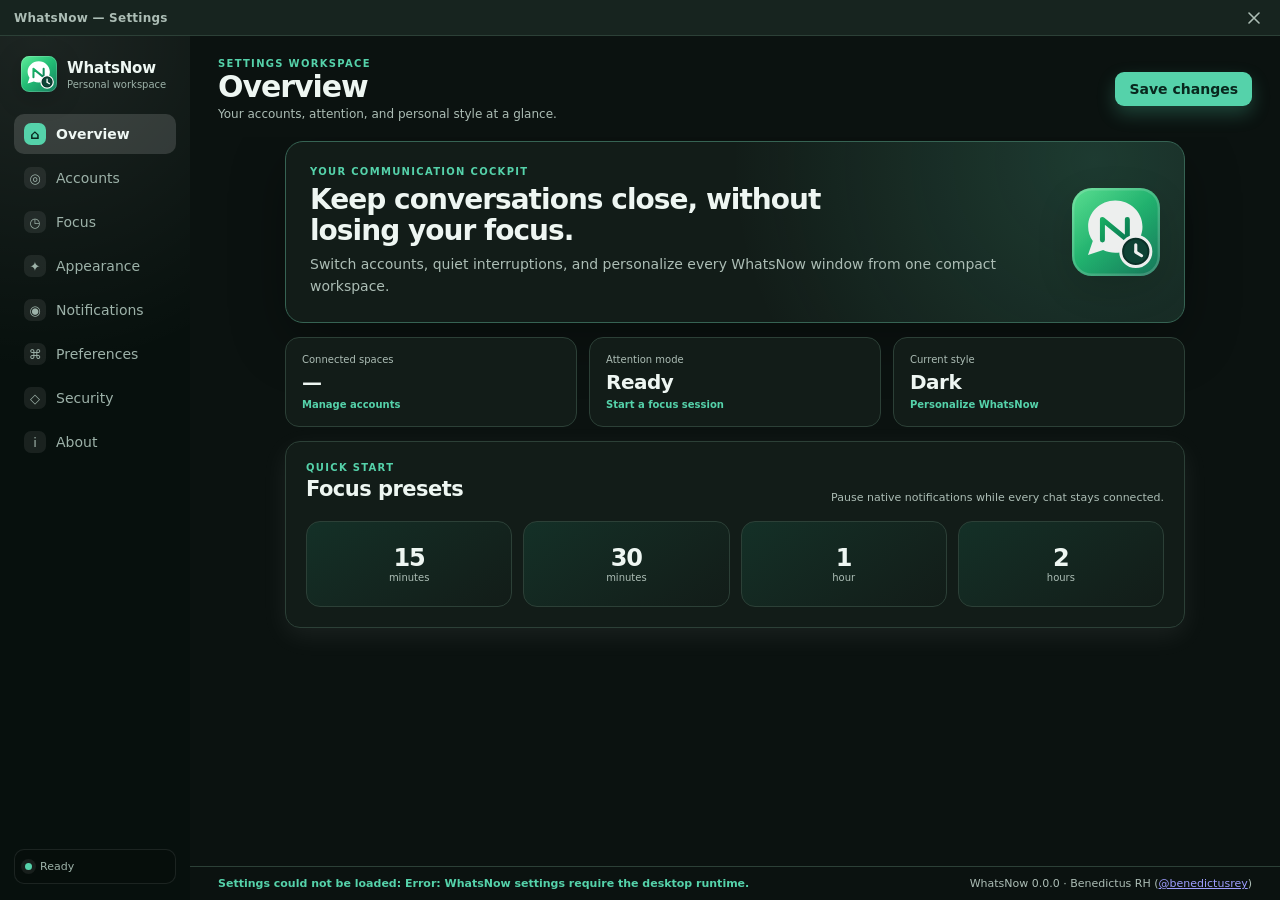
==== commit 7320615d: "Release WhatsNow 2.6.1 candidate with refreshed presentation Include no-reload phone routing, monito" ====
--- a/settings-ui/index.html
+++ b/settings-ui/index.html
@@ -5,7 +5,7 @@
     <meta name="viewport" content="width=device-width, initial-scale=1" />
     <meta id="theme_color" name="theme-color" content="#f3f7f5" />
     <title>WhatsNow — Settings</title>
-    <link rel="stylesheet" href="style.css?v=2.6.0" />
+    <link rel="stylesheet" href="style.css?v=2.6.1-contrast" />
   </head>
   <body>
     <div class="window-titlebar" data-tauri-drag-region>
@@ -430,20 +430,20 @@
             <div class="panel-intro">
               <p class="eyebrow">Identity</p>
               <h2>About WhatsNow</h2>
-              <p>A focused desktop workspace for clearer, calmer WhatsApp communication.</p>
+              <p>Your focused WhatsApp workspace.</p>
             </div>
             <div class="section-surface about-card">
               <img src="app-icon.svg" alt="" aria-hidden="true" />
               <div class="about-copy">
                 <span class="about-version" data-version-ref>WhatsNow 0.0.0</span>
-                <h3>Designed for productive conversations.</h3>
+                <h3>Made for focused conversations.</h3>
                 <p>
-                  Thank you for using WhatsNow. It is authored, created, and maintained solely by
-                  <a href="https://github.com/benedictusrey" target="_blank" rel="noreferrer">Benedictus Reynaldo Hartanto (@benedictusrey)</a>.
+                  Thank you for using WhatsNow. Sole author and maintainer: Benedictus RH
+                  (<a href="https://github.com/benedictusrey" target="_blank" rel="noopener noreferrer">@benedictusrey</a>).
                 </p>
                 <p class="about-legal">
-                  Copyright (c) 2026 Benedictus Reynaldo Hartanto (@benedictusrey). Released under the MIT License.
-                  WhatsNow is independent and is not affiliated with WhatsApp or Meta.
+                  Copyright (c) 2026 Benedictus RH · MIT License.
+                  Independent; not affiliated with WhatsApp or Meta.
                 </p>
               </div>
             </div>
@@ -452,14 +452,14 @@
 
         <footer class="workspace-footer">
           <span id="note" class="save-note" role="status"></span>
-          <span data-version-ref>WhatsNow 0.0.0 · <a href="https://github.com/benedictusrey" target="_blank" rel="noreferrer">Benedictus Reynaldo Hartanto (@benedictusrey)</a></span>
+          <span data-version-ref>WhatsNow 0.0.0 · Benedictus RH (<a href="https://github.com/benedictusrey" target="_blank" rel="noopener noreferrer">@benedictusrey</a>)</span>
         </footer>
       </div>
     </div>
 
-    <script src="theme.js?v=2.6.0"></script>
-    <script src="hotkey.js?v=2.6.0"></script>
-    <script src="main.js?v=2.6.0"></script>
+    <script src="theme.js?v=2.6.1"></script>
+    <script src="hotkey.js?v=2.6.1"></script>
+    <script src="main.js?v=2.6.1"></script>
     <script>
       // Seamless window: the page draws its own titlebar (drag region + close
       // button). This wires the close button to the native window (with a
--- a/settings-ui/style.css
+++ b/settings-ui/style.css
@@ -11,8 +11,9 @@
   --surface-raised: #ffffff;
   --border: #d7e4df;
   --text: #15231e;
-  --muted: #63756e;
+  --muted: #5c6e66;
   --accent: #087a60;
+  --on-accent: #ffffff;
   --accent-strong: #05634e;
   --accent-soft: #d9eee7;
   --danger: #b62d43;
@@ -33,6 +34,7 @@
   --text: #eef6f2;
   --muted: #acbdb5;
   --accent: #55d2aa;
+  --on-accent: #09271e;
   --accent-strong: #77e2bf;
   --accent-soft: #153f32;
   --danger: #ff8b9c;
@@ -53,6 +55,7 @@
   --text: #f0f6ff;
   --muted: #adc0d7;
   --accent: #44d6c7;
+  --on-accent: #09271e;
   --accent-strong: #70e8dc;
   --accent-soft: #103d44;
   --danger: #ff91a1;
@@ -73,6 +76,7 @@
   --text: #eff9f3;
   --muted: #aac7b5;
   --accent: #4bd394;
+  --on-accent: #09271e;
   --accent-strong: #72e2ae;
   --accent-soft: #15452f;
   --danger: #ff8fa0;
@@ -93,6 +97,7 @@
   --text: #f3f5f6;
   --muted: #b5bec5;
   --accent: #64d2b3;
+  --on-accent: #09271e;
   --accent-strong: #84dfc5;
   --accent-soft: #1b4037;
   --danger: #ff8ca0;
@@ -113,6 +118,7 @@
   --text: #f0fbfd;
   --muted: #a9cad1;
   --accent: #4dd9e5;
+  --on-accent: #09271e;
   --accent-strong: #75e6ee;
   --accent-soft: #12444b;
   --danger: #ff91a1;
@@ -192,7 +198,7 @@
   --border: #dfd6eb;
   --text: #30293a;
   --muted: #706779;
-  --accent: #7864a8;
+  --accent: #715b9f;
   --accent-strong: #62508f;
   --accent-soft: #e8e0f3;
   --danger: #aa2c49;
@@ -293,7 +299,8 @@
 
 button:focus-visible,
 input:focus-visible {
-  outline: none;
+  outline: 2px solid var(--accent);
+  outline-offset: 3px;
   box-shadow: var(--focus-ring);
 }
 
@@ -403,7 +410,7 @@
 
 .nav-item.active .nav-icon {
   background: var(--accent);
-  color: #fff;
+  color: var(--on-accent);
 }
 
 .rail-status {
@@ -487,7 +494,7 @@
   padding: 9px 14px;
   border-radius: 9px;
   background: var(--accent);
-  color: #fff;
+  color: var(--on-accent);
   cursor: pointer;
   font-weight: 700;
   box-shadow: 0 8px 18px color-mix(in srgb, var(--accent) 25%, transparent);
@@ -812,7 +819,7 @@
   padding: 2px 6px;
   border-radius: 999px;
   background: var(--accent);
-  color: #fff;
+  color: var(--on-accent);
   font-size: 10px;
   font-weight: 750;
   text-align: center;
@@ -1146,7 +1153,7 @@
 
 .about-copy .about-legal {
   max-width: 620px;
-  font-size: 10px;
+  font-size: 12px;
 }
 
 .workspace-footer {
@@ -1158,7 +1165,7 @@
   padding: 7px 28px;
   border-top: 1px solid var(--border);
   color: var(--muted);
-  font-size: 9px;
+  font-size: 11px;
 }
 
 .save-note {
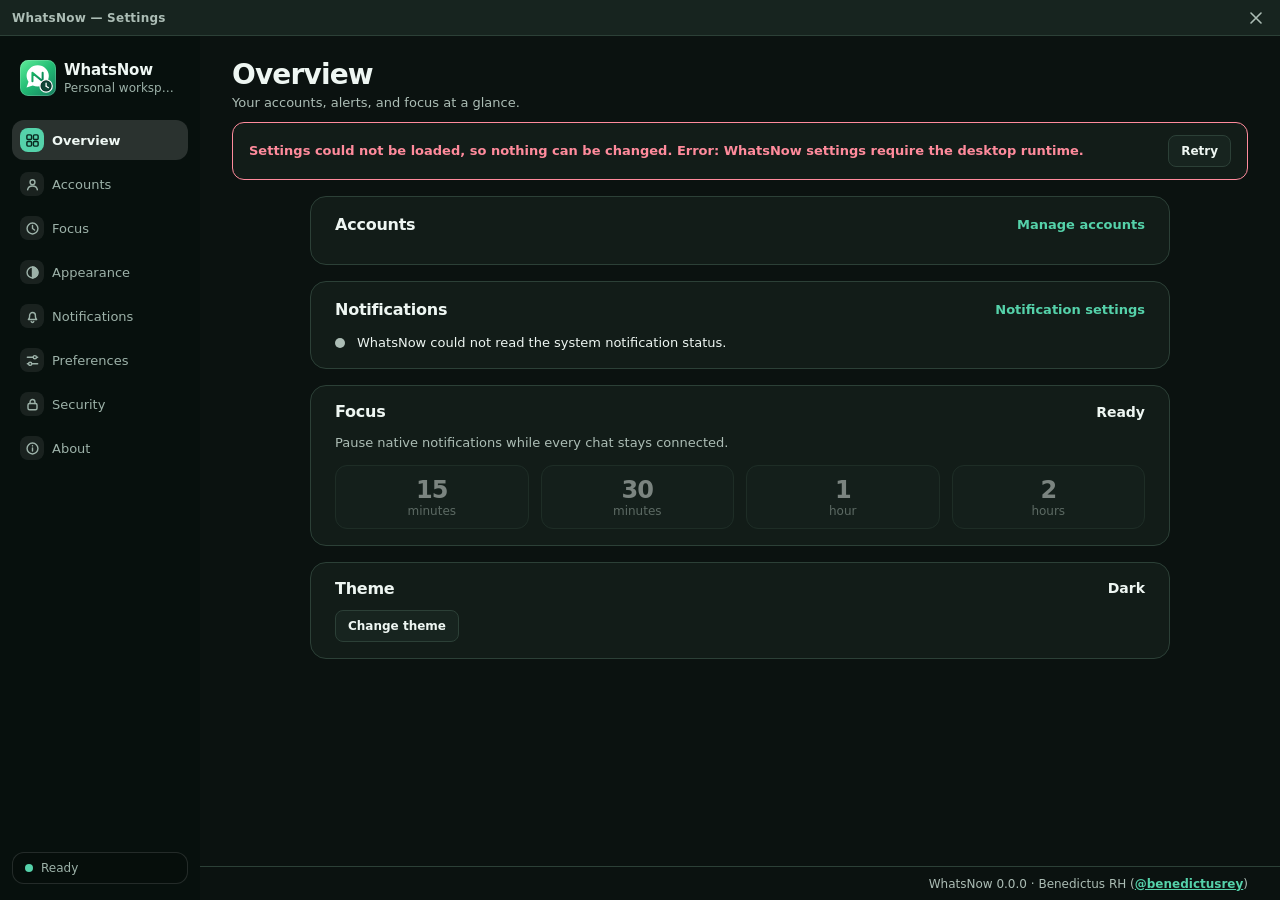
==== commit 931338d2: "Phase 4: instant-apply Settings UI with dialogs, notification health, smarter idle close" ====
--- a/settings-ui/index.html
+++ b/settings-ui/index.html
@@ -5,7 +5,7 @@
     <meta name="viewport" content="width=device-width, initial-scale=1" />
     <meta id="theme_color" name="theme-color" content="#f3f7f5" />
     <title>WhatsNow — Settings</title>
-    <link rel="stylesheet" href="style.css?v=2.6.1-contrast" />
+    <link rel="stylesheet" href="style.css?v=2.6.3" />
   </head>
   <body>
     <div class="window-titlebar" data-tauri-drag-region>
@@ -28,7 +28,7 @@
       </button>
     </div>
     <div class="settings-shell">
-      <aside class="side-rail" aria-label="Settings navigation">
+      <aside class="side-rail">
         <div class="brand-block">
           <img class="brand-mark" src="app-icon.svg" alt="" aria-hidden="true" />
           <div>
@@ -37,37 +37,53 @@
           </div>
         </div>
 
-        <nav class="settings-nav">
-          <button type="button" class="nav-item active" data-panel-target="overview">
-            <span class="nav-icon" aria-hidden="true">⌂</span>
+        <nav class="settings-nav" role="tablist" aria-orientation="vertical" aria-label="Settings sections">
+          <button type="button" role="tab" id="tab-overview" class="nav-item active" aria-selected="true" aria-controls="panel-overview" data-panel-target="overview">
+            <span class="nav-icon" aria-hidden="true">
+              <svg viewBox="0 0 16 16" width="15" height="15" fill="none" stroke="currentColor" stroke-width="1.5" stroke-linejoin="round"><rect x="2" y="2" width="5" height="5" rx="1.2"/><rect x="9" y="2" width="5" height="5" rx="1.2"/><rect x="2" y="9" width="5" height="5" rx="1.2"/><rect x="9" y="9" width="5" height="5" rx="1.2"/></svg>
+            </span>
             <span>Overview</span>
           </button>
-          <button type="button" class="nav-item" data-panel-target="accounts">
-            <span class="nav-icon" aria-hidden="true">◎</span>
+          <button type="button" role="tab" id="tab-accounts" class="nav-item" aria-selected="false" tabindex="-1" aria-controls="panel-accounts" data-panel-target="accounts">
+            <span class="nav-icon" aria-hidden="true">
+              <svg viewBox="0 0 16 16" width="15" height="15" fill="none" stroke="currentColor" stroke-width="1.5" stroke-linecap="round" stroke-linejoin="round"><circle cx="8" cy="5.5" r="2.6"/><path d="M2.8 13.6c.5-2.6 2.5-4 5.2-4s4.7 1.4 5.2 4"/></svg>
+            </span>
             <span>Accounts</span>
           </button>
-          <button type="button" class="nav-item" data-panel-target="focus">
-            <span class="nav-icon" aria-hidden="true">◷</span>
+          <button type="button" role="tab" id="tab-focus" class="nav-item" aria-selected="false" tabindex="-1" aria-controls="panel-focus" data-panel-target="focus">
+            <span class="nav-icon" aria-hidden="true">
+              <svg viewBox="0 0 16 16" width="15" height="15" fill="none" stroke="currentColor" stroke-width="1.5" stroke-linecap="round" stroke-linejoin="round"><circle cx="8" cy="8" r="5.8"/><path d="M8 4.7V8l2.2 1.6"/></svg>
+            </span>
             <span>Focus</span>
           </button>
-          <button type="button" class="nav-item" data-panel-target="appearance">
-            <span class="nav-icon" aria-hidden="true">✦</span>
+          <button type="button" role="tab" id="tab-appearance" class="nav-item" aria-selected="false" tabindex="-1" aria-controls="panel-appearance" data-panel-target="appearance">
+            <span class="nav-icon" aria-hidden="true">
+              <svg viewBox="0 0 16 16" width="15" height="15" fill="none" stroke="currentColor" stroke-width="1.5" stroke-linejoin="round"><circle cx="8" cy="8" r="5.8"/><path d="M8 2.2v11.6a5.8 5.8 0 0 0 0-11.6z" fill="currentColor"/></svg>
+            </span>
             <span>Appearance</span>
           </button>
-          <button type="button" class="nav-item" data-panel-target="notifications">
-            <span class="nav-icon" aria-hidden="true">◉</span>
+          <button type="button" role="tab" id="tab-notifications" class="nav-item" aria-selected="false" tabindex="-1" aria-controls="panel-notifications" data-panel-target="notifications">
+            <span class="nav-icon" aria-hidden="true">
+              <svg viewBox="0 0 16 16" width="15" height="15" fill="none" stroke="currentColor" stroke-width="1.5" stroke-linecap="round" stroke-linejoin="round"><path d="M3.6 11.2c.9-.9 1.3-1.8 1.3-3.2V6.9a3.1 3.1 0 0 1 6.2 0V8c0 1.4.4 2.3 1.3 3.2z"/><path d="M6.6 13.4a1.5 1.5 0 0 0 2.8 0"/></svg>
+            </span>
             <span>Notifications</span>
           </button>
-          <button type="button" class="nav-item" data-panel-target="preferences">
-            <span class="nav-icon" aria-hidden="true">⌘</span>
+          <button type="button" role="tab" id="tab-preferences" class="nav-item" aria-selected="false" tabindex="-1" aria-controls="panel-preferences" data-panel-target="preferences">
+            <span class="nav-icon" aria-hidden="true">
+              <svg viewBox="0 0 16 16" width="15" height="15" fill="none" stroke="currentColor" stroke-width="1.5" stroke-linecap="round"><path d="M2.5 4.5h6M12.5 4.5h1M2.5 11.5h1M7.5 11.5h6"/><circle cx="10.5" cy="4.5" r="1.7"/><circle cx="5.5" cy="11.5" r="1.7"/></svg>
+            </span>
             <span>Preferences</span>
           </button>
-          <button type="button" class="nav-item" data-panel-target="security">
-            <span class="nav-icon" aria-hidden="true">◇</span>
+          <button type="button" role="tab" id="tab-security" class="nav-item" aria-selected="false" tabindex="-1" aria-controls="panel-security" data-panel-target="security">
+            <span class="nav-icon" aria-hidden="true">
+              <svg viewBox="0 0 16 16" width="15" height="15" fill="none" stroke="currentColor" stroke-width="1.5" stroke-linecap="round" stroke-linejoin="round"><rect x="3.2" y="7" width="9.6" height="6.6" rx="1.6"/><path d="M5.4 7V5.2a2.6 2.6 0 0 1 5.2 0V7"/></svg>
+            </span>
             <span>Security</span>
           </button>
-          <button type="button" class="nav-item" data-panel-target="about">
-            <span class="nav-icon" aria-hidden="true">i</span>
+          <button type="button" role="tab" id="tab-about" class="nav-item" aria-selected="false" tabindex="-1" aria-controls="panel-about" data-panel-target="about">
+            <span class="nav-icon" aria-hidden="true">
+              <svg viewBox="0 0 16 16" width="15" height="15" fill="none" stroke="currentColor" stroke-width="1.5" stroke-linecap="round"><circle cx="8" cy="8" r="5.8"/><path d="M8 7.3v3.4M8 5.1v.1"/></svg>
+            </span>
             <span>About</span>
           </button>
         </nav>
@@ -81,54 +97,49 @@
       <div class="workspace">
         <header class="workspace-header">
           <div>
-            <p class="eyebrow">Settings workspace</p>
             <h1 id="panel_title">Overview</h1>
-            <p id="panel_description">Your accounts, attention, and personal style at a glance.</p>
+            <p id="panel_description">Your accounts, alerts, and focus at a glance.</p>
           </div>
-          <button type="button" id="save" class="primary-action">Save changes</button>
+          <div id="save_status" class="save-status" role="status" aria-live="polite" hidden>
+            <span id="save_status_text"></span>
+            <button type="button" id="save_retry" class="save-retry" hidden>Retry</button>
+          </div>
         </header>
 
+        <div id="load_error" class="load-error" role="alert" hidden>
+          <span id="load_error_text">Settings could not be loaded.</span>
+          <button type="button" id="load_retry" class="secondary">Retry</button>
+        </div>
+
         <main class="panel-stage">
-          <section class="settings-panel active" data-panel="overview" aria-labelledby="panel_title">
-            <div class="welcome-card">
-              <div>
-                <p class="eyebrow">Your communication cockpit</p>
-                <h2>Keep conversations close, without losing your focus.</h2>
-                <p>
-                  Switch accounts, quiet interruptions, and personalize every WhatsNow
-                  window from one compact workspace.
-                </p>
-              </div>
-              <img src="app-icon.svg" alt="" aria-hidden="true" />
-            </div>
-
-            <div class="metric-grid">
-              <button type="button" class="metric-card" data-jump-panel="accounts">
-                <span class="metric-label">Connected spaces</span>
-                <strong id="overview_accounts">—</strong>
-                <small>Manage accounts</small>
-              </button>
-              <button type="button" class="metric-card" data-jump-panel="focus">
-                <span class="metric-label">Attention mode</span>
-                <strong id="overview_focus">Ready</strong>
-                <small>Start a focus session</small>
-              </button>
-              <button type="button" class="metric-card" data-jump-panel="appearance">
-                <span class="metric-label">Current style</span>
-                <strong id="overview_theme">Dark</strong>
-                <small>Personalize WhatsNow</small>
-              </button>
-            </div>
-
-            <div class="section-surface">
-              <div class="section-heading">
-                <div>
-                  <p class="eyebrow">Quick start</p>
-                  <h2>Focus presets</h2>
-                </div>
-                <p>Pause native notifications while every chat stays connected.</p>
-              </div>
-              <div class="focus-presets compact-presets" aria-label="Quick focus duration">
+          <section class="settings-panel active" role="tabpanel" id="panel-overview" aria-labelledby="tab-overview" data-panel="overview">
+            <div class="section-surface">
+              <div class="block-head">
+                <h2>Accounts</h2>
+                <button type="button" class="link-button" data-jump-panel="accounts">Manage accounts</button>
+              </div>
+              <div id="overview_accounts_list" class="accounts-list"></div>
+            </div>
+
+            <div class="section-surface">
+              <div class="block-head">
+                <h2>Notifications</h2>
+                <button type="button" class="link-button" data-jump-panel="notifications">Notification settings</button>
+              </div>
+              <div class="health-row" data-health-row>
+                <span class="health-dot" data-health-dot aria-hidden="true"></span>
+                <p data-health-text>Checking notification status…</p>
+                <button type="button" class="secondary" data-health-fix hidden>Fix in Windows settings</button>
+              </div>
+            </div>
+
+            <div class="section-surface">
+              <div class="block-head">
+                <h2>Focus</h2>
+                <span id="overview_focus" class="block-value">Ready</span>
+              </div>
+              <p class="block-note">Pause native notifications while every chat stays connected.</p>
+              <div class="focus-presets compact-presets" role="group" aria-label="Quick focus duration">
                 <button type="button" class="preset-button" data-focus-minutes="15">
                   <strong>15</strong><span>minutes</span>
                 </button>
@@ -143,14 +154,17 @@
                 </button>
               </div>
             </div>
-          </section>
-
-          <section class="settings-panel" data-panel="accounts" hidden>
-            <div class="panel-intro">
-              <p class="eyebrow">Workspace</p>
-              <h2>Accounts</h2>
-              <p>Keep work, personal, and project sessions separate and easy to reach.</p>
-            </div>
+
+            <div class="section-surface">
+              <div class="block-head">
+                <h2>Theme</h2>
+                <span id="overview_theme" class="block-value">Dark</span>
+              </div>
+              <button type="button" class="secondary" data-jump-panel="appearance">Change theme</button>
+            </div>
+          </section>
+
+          <section class="settings-panel" role="tabpanel" id="panel-accounts" aria-labelledby="tab-accounts" data-panel="accounts" hidden>
             <div class="section-surface">
               <div id="accounts-list" class="accounts-list"></div>
               <div class="add-row">
@@ -161,21 +175,17 @@
                   placeholder="Account name, e.g. Work"
                   aria-label="New account name"
                 />
-                <button id="add_account">Add account</button>
-              </div>
+                <button type="button" id="add_account" class="btn-primary">Add account</button>
+              </div>
+              <p id="add_account_error" class="inline-error" role="alert" hidden></p>
               <p id="macos-note" class="warning-note" hidden>
                 Multiple accounts require macOS 14 or newer.
               </p>
             </div>
           </section>
 
-          <section class="settings-panel" data-panel="focus" hidden>
-            <div class="panel-intro">
-              <p class="eyebrow">Productivity</p>
-              <h2>Focus mode</h2>
-              <p>Pause native alerts for a chosen window of time without disconnecting chats.</p>
-            </div>
-            <div class="focus-presets" aria-label="Focus duration">
+          <section class="settings-panel" role="tabpanel" id="panel-focus" aria-labelledby="tab-focus" data-panel="focus" hidden>
+            <div class="focus-presets" role="group" aria-label="Focus duration">
               <button type="button" class="preset-button" data-focus-minutes="15">
                 <strong>15</strong><span>minutes</span>
               </button>
@@ -198,29 +208,18 @@
             <div class="section-surface custom-focus">
               <div class="custom-focus-copy">
                 <strong>Custom duration</strong>
-                <span>Choose any focused interval from 1 minute to 24 hours.</span>
-              </div>
-              <label class="field custom-focus-field" for="focus_custom">
-                <span class="sr-only">Custom focus duration in minutes</span>
-                <div class="number-action">
-                  <input type="number" id="focus_custom" min="1" max="1440" value="90" />
-                  <span>minutes</span>
-                  <button type="button" id="focus_custom_start">Start focus</button>
-                </div>
-              </label>
-              <button type="button" id="focus_off" class="quiet" hidden>End current focus</button>
-            </div>
-          </section>
-
-          <section class="settings-panel" data-panel="appearance" hidden>
-            <div class="panel-intro">
-              <p class="eyebrow">Personalize</p>
-              <h2>Appearance</h2>
-              <p>
-                Choose a readable personality for Settings, app lock, native chrome,
-                and the WhatsApp chatting workspace.
-              </p>
-            </div>
+                <span>Choose any interval from 1 minute to 24 hours.</span>
+              </div>
+              <div class="number-action">
+                <input type="number" id="focus_custom" min="1" max="1440" value="90" aria-label="Custom focus duration in minutes" />
+                <span>minutes</span>
+                <button type="button" id="focus_custom_start" class="btn-primary">Start focus</button>
+              </div>
+              <button type="button" id="focus_off" class="secondary" hidden>End current focus</button>
+            </div>
+          </section>
+
+          <section class="settings-panel" role="tabpanel" id="panel-appearance" aria-labelledby="tab-appearance" data-panel="appearance" hidden>
             <fieldset class="theme-picker">
               <legend class="sr-only">WhatsNow theme</legend>
               <label class="theme-option">
@@ -275,17 +274,19 @@
               </label>
             </fieldset>
             <p class="field-note">
-              Preview appears here immediately. Save to apply it to all open chat windows.
-              Dark and Light preserve WhatsApp's complete official interface and doodles.
-              Personality themes change only the conversation wallpaper and hide doodles.
+              Your choice applies to Settings, the lock screen, and every open chat window as
+              soon as you pick it. Dark and Light keep WhatsApp's official interface and doodles;
+              the other themes restyle only the conversation area and hide doodles.
             </p>
           </section>
 
-          <section class="settings-panel" data-panel="notifications" hidden>
-            <div class="panel-intro">
-              <p class="eyebrow">Attention</p>
-              <h2>Notifications</h2>
-              <p>Choose how much message detail reaches your desktop.</p>
+          <section class="settings-panel" role="tabpanel" id="panel-notifications" aria-labelledby="tab-notifications" data-panel="notifications" hidden>
+            <div class="section-surface health-surface">
+              <div class="health-row" data-health-row>
+                <span class="health-dot" data-health-dot aria-hidden="true"></span>
+                <p data-health-text>Checking notification status…</p>
+                <button type="button" class="secondary" data-health-fix hidden>Fix in Windows settings</button>
+              </div>
             </div>
             <div class="section-surface setting-list">
               <label class="switch-row">
@@ -305,7 +306,11 @@
               <label class="duration-row" for="notification_preview_duration_secs">
                 <span>
                   <strong>Preview duration</strong>
-                  <small>Banner time on screen (15+ seconds uses Windows' extended banner). Toasts also stay in the notification center so you can reopen them later.</small>
+                  <small>How long the banner stays on screen.</small>
+                  <small data-windows-only>
+                    On Windows, 15 seconds or more uses the extended banner. Alerts also stay in
+                    the notification center so you can reopen them later.
+                  </small>
                 </span>
                 <span class="duration-control">
                   <input
@@ -324,24 +329,19 @@
                 <button type="button" id="test_notification" class="secondary">
                   Send test notification
                 </button>
-                <span id="test_notification_note" class="muted-note"></span>
-              </div>
-            </div>
-          </section>
-
-          <section class="settings-panel" data-panel="preferences" hidden>
-            <div class="panel-intro">
-              <p class="eyebrow">Desktop</p>
-              <h2>Preferences</h2>
-              <p>Control how WhatsNow stays available while you work.</p>
-            </div>
+                <span id="test_notification_note" class="muted-note" role="status"></span>
+              </div>
+            </div>
+          </section>
+
+          <section class="settings-panel" role="tabpanel" id="panel-preferences" aria-labelledby="tab-preferences" data-panel="preferences" hidden>
             <div class="section-surface setting-list">
               <label class="switch-row">
                 <span><strong>Close to tray</strong><small>Keep accounts connected in the background.</small></span>
                 <input type="checkbox" id="close_to_tray" />
               </label>
               <label class="switch-row">
-                <span><strong>Start minimized</strong><small>Open quietly in the system tray.</small></span>
+                <span><strong>Start minimized</strong><small>Open quietly in the system tray. Applies next launch.</small></span>
                 <input type="checkbox" id="start_minimized" />
               </label>
               <label class="switch-row">
@@ -349,40 +349,38 @@
                 <input type="checkbox" id="autostart" />
               </label>
               <label class="switch-row">
-                <span><strong>Keep chat windows on top</strong><small>Apply to every account window.</small></span>
+                <span><strong>Keep chat windows on top</strong><small>Applies to account windows. Call windows keep their own placement.</small></span>
                 <input type="checkbox" id="always_on_top" />
               </label>
               <label class="switch-row">
                 <span><strong>Global show/hide shortcut</strong><small>Bring your active account forward from anywhere.</small></span>
                 <input type="checkbox" id="hotkey_enabled" />
               </label>
-            </div>
-            <div class="section-surface shortcut-surface">
-              <label class="field" for="hotkey">
-                <span>Shortcut</span>
-                <div class="hotkey-row">
-                  <input type="text" id="hotkey" placeholder="Alt+W" />
-                  <button type="button" id="record_hotkey" class="secondary">Record</button>
+              <fieldset class="shortcut-fields" id="shortcut_fields">
+                <legend class="sr-only">Shortcut</legend>
+                <label class="field" for="hotkey">
+                  <span>Shortcut</span>
+                  <div class="hotkey-row">
+                    <input type="text" id="hotkey" placeholder="Alt+W" aria-describedby="hotkey_error" />
+                    <button type="button" id="record_hotkey" class="secondary">Record</button>
+                  </div>
+                </label>
+                <div id="hotkey_presets" class="shortcut-presets" role="group" aria-label="Suggested shortcuts">
+                  <button type="button" class="chip" data-hotkey-preset="platform">Recommended</button>
+                  <button type="button" class="chip" data-hotkey-preset="Ctrl+Alt+W">Ctrl + Alt + W</button>
+                  <button type="button" class="chip" data-hotkey-preset="CmdOrCtrl+Shift+W">Ctrl/Cmd + Shift + W</button>
                 </div>
-              </label>
-              <div id="hotkey_presets" class="shortcut-presets" aria-label="Suggested shortcuts">
-                <button type="button" class="chip" data-hotkey-preset="platform">Recommended</button>
-                <button type="button" class="chip" data-hotkey-preset="Ctrl+Alt+W">Ctrl + Alt + W</button>
-                <button type="button" class="chip" data-hotkey-preset="CmdOrCtrl+Shift+W">Ctrl/Cmd + Shift + W</button>
-              </div>
-              <p id="hotkey_hint" class="hotkey-hint" hidden></p>
-              <p class="field-note" id="platform_shortcut_note"></p>
-            </div>
-          </section>
-
-          <section class="settings-panel" data-panel="security" hidden>
-            <div class="panel-intro">
-              <p class="eyebrow">Privacy</p>
-              <h2>App lock</h2>
-              <p>Require authentication before any WhatsNow chat is revealed.</p>
-            </div>
+                <p id="hotkey_hint" class="hotkey-hint" hidden></p>
+                <p id="hotkey_error" class="inline-error" role="alert" hidden></p>
+                <p class="field-note" id="platform_shortcut_note"></p>
+              </fieldset>
+            </div>
+          </section>
+
+          <section class="settings-panel" role="tabpanel" id="panel-security" aria-labelledby="tab-security" data-panel="security" hidden>
             <div class="section-surface">
               <div id="lock-disabled">
+                <p class="block-note">Require a password before any WhatsNow chat is revealed.</p>
                 <div class="password-grid">
                   <label class="field" for="lock_pw1">
                     <span>Password (minimum 4 characters)</span>
@@ -393,30 +391,34 @@
                     <input type="password" id="lock_pw2" autocomplete="new-password" />
                   </label>
                 </div>
-                <button id="enable_lock">Enable app lock</button>
+                <p id="lock_error" class="inline-error" role="alert" hidden></p>
+                <button type="button" id="enable_lock" class="btn-primary">Enable app lock</button>
               </div>
 
               <div id="lock-enabled" hidden>
-                <label class="switch-row" id="biometric_row" hidden>
-                  <span><strong id="biometric_label">Use biometric</strong></span>
-                  <input type="checkbox" id="biometric_enabled" />
-                </label>
-                <label class="switch-row">
-                  <span><strong>Lock on launch</strong></span>
-                  <input type="checkbox" id="lock_on_launch" />
-                </label>
-                <label class="switch-row">
-                  <span><strong>Lock when hidden to tray</strong></span>
-                  <input type="checkbox" id="lock_on_hide" />
-                </label>
+                <div class="setting-list flush">
+                  <label class="switch-row" id="biometric_row" hidden>
+                    <span><strong id="biometric_label">Use biometric</strong></span>
+                    <input type="checkbox" id="biometric_enabled" />
+                  </label>
+                  <label class="switch-row">
+                    <span><strong>Lock on launch</strong><small>Applies next launch.</small></span>
+                    <input type="checkbox" id="lock_on_launch" />
+                  </label>
+                  <label class="switch-row">
+                    <span><strong>Lock when hidden to tray</strong></span>
+                    <input type="checkbox" id="lock_on_hide" />
+                  </label>
+                </div>
                 <label class="field compact-field" for="idle_min">
                   <span>Auto-lock after inactivity (minutes, 0 = off)</span>
                   <input type="number" id="idle_min" min="0" max="1440" step="1" value="0" />
                 </label>
+                <p id="lock_options_error" class="inline-error" role="alert" hidden></p>
                 <div class="button-group">
-                  <button id="lock_now">Lock now</button>
-                  <button id="change_pw" class="secondary">Change password</button>
-                  <button id="disable_lock" class="danger">Disable lock</button>
+                  <button type="button" id="lock_now" class="btn-primary">Lock now</button>
+                  <button type="button" id="change_pw" class="secondary">Change password</button>
+                  <button type="button" id="disable_lock" class="danger">Disable lock</button>
                 </div>
               </div>
               <p class="field-note">
@@ -426,17 +428,12 @@
             </div>
           </section>
 
-          <section class="settings-panel" data-panel="about" hidden>
-            <div class="panel-intro">
-              <p class="eyebrow">Identity</p>
-              <h2>About WhatsNow</h2>
-              <p>Your focused WhatsApp workspace.</p>
-            </div>
+          <section class="settings-panel" role="tabpanel" id="panel-about" aria-labelledby="tab-about" data-panel="about" hidden>
             <div class="section-surface about-card">
               <img src="app-icon.svg" alt="" aria-hidden="true" />
               <div class="about-copy">
                 <span class="about-version" data-version-ref>WhatsNow 0.0.0</span>
-                <h3>Made for focused conversations.</h3>
+                <h2>Made for focused conversations.</h2>
                 <p>
                   Thank you for using WhatsNow. Sole author and maintainer: Benedictus RH
                   (<a href="https://github.com/benedictusrey" target="_blank" rel="noopener noreferrer">@benedictusrey</a>).
@@ -457,44 +454,23 @@
       </div>
     </div>
 
-    <script src="theme.js?v=2.6.1"></script>
-    <script src="hotkey.js?v=2.6.1"></script>
-    <script src="main.js?v=2.6.1"></script>
-    <script>
-      // Seamless window: the page draws its own titlebar (drag region + close
-      // button). This wires the close button to the native window (with a
-      // plain window.close() fallback) and auto-closes the Settings pop-up
-      // after 30 seconds without any interaction.
-      (function () {
-        var close = document.getElementById("window-close");
-        var closeWindow = function () {
-          var win =
-            window.__TAURI__ &&
-            window.__TAURI__.window &&
-            window.__TAURI__.window.getCurrentWindow();
-          if (win && win.close) {
-            win.close().catch(function () {
-              window.close();
-            });
-          } else {
-            window.close();
-          }
-        };
-        if (close) {
-          close.addEventListener("click", closeWindow);
-        }
-        var idleMs = 30000;
-        var idleTimer = window.setTimeout(closeWindow, idleMs);
-        var resetIdle = function () {
-          window.clearTimeout(idleTimer);
-          idleTimer = window.setTimeout(closeWindow, idleMs);
-        };
-        ["pointermove", "pointerdown", "keydown", "wheel", "input"].forEach(
-          function (type) {
-            window.addEventListener(type, resetIdle, { passive: true });
-          }
-        );
-      })();
-    </script>
+    <dialog id="app_dialog" class="app-dialog" aria-labelledby="dialog_title" aria-describedby="dialog_message">
+      <form id="dialog_form" novalidate>
+        <h2 id="dialog_title"></h2>
+        <p id="dialog_message"></p>
+        <div id="dialog_fields" class="dialog-fields"></div>
+        <p id="dialog_error" class="inline-error" role="alert" hidden></p>
+        <div class="dialog-actions">
+          <button type="button" id="dialog_cancel" class="secondary">Cancel</button>
+          <button type="submit" id="dialog_confirm" class="btn-primary">Confirm</button>
+        </div>
+      </form>
+    </dialog>
+
+    <script src="theme.js?v=2.6.3"></script>
+    <script src="hotkey.js?v=2.6.3"></script>
+    <script src="autosave.js?v=2.6.3"></script>
+    <script src="idleClose.js?v=2.6.3"></script>
+    <script src="main.js?v=2.6.3"></script>
   </body>
 </html>
--- a/settings-ui/style.css
+++ b/settings-ui/style.css
@@ -19,6 +19,16 @@
   --danger: #b62d43;
   --shadow: 0 18px 50px rgb(18 61 48 / 12%);
   --focus-ring: 0 0 0 3px rgb(8 122 96 / 24%);
+  /* Shared spacing and radius scale (not palette values). */
+  --space-1: 4px;
+  --space-2: 8px;
+  --space-3: 12px;
+  --space-4: 16px;
+  --space-5: 24px;
+  --space-6: 32px;
+  --radius-sm: 8px;
+  --radius-md: 12px;
+  --radius-lg: 16px;
 }
 
 :root[data-theme="dark"] {
@@ -224,6 +234,11 @@
   overflow: hidden;
 }
 
+::selection {
+  background: var(--accent);
+  color: var(--on-accent);
+}
+
 /* Seamless window: custom title bar drawn by the page — "WhatsNow — Settings"
    on the left, a functional close/X on the right. The whole bar is a drag
    region; the close button is explicitly excluded so it stays clickable. */
@@ -231,8 +246,8 @@
   height: 36px;
   display: flex;
   align-items: center;
-  gap: 10px;
-  padding: 0 10px 0 14px;
+  gap: var(--space-2);
+  padding: 0 var(--space-2) 0 var(--space-3);
   background: var(--surface-soft);
   border-bottom: 1px solid var(--border);
   user-select: none;
@@ -256,7 +271,7 @@
   width: 32px;
   height: 32px;
   border: none;
-  border-radius: 8px;
+  border-radius: var(--radius-sm);
   background: transparent;
   color: var(--muted);
   display: grid;
@@ -298,13 +313,15 @@
 }
 
 button:focus-visible,
-input:focus-visible {
+input:focus-visible,
+dialog:focus-visible {
   outline: 2px solid var(--accent);
-  outline-offset: 3px;
+  outline-offset: 2px;
   box-shadow: var(--focus-ring);
 }
 
-button:disabled {
+button:disabled,
+input:disabled {
   cursor: not-allowed;
   opacity: 0.48;
 }
@@ -315,7 +332,7 @@
 
 .settings-shell {
   display: grid;
-  grid-template-columns: 190px minmax(0, 1fr);
+  grid-template-columns: 200px minmax(0, 1fr);
   width: 100%;
   height: calc(100vh - 36px);
 }
@@ -324,27 +341,24 @@
   display: flex;
   min-width: 0;
   flex-direction: column;
-  gap: 22px;
-  padding: 20px 14px 16px;
+  gap: var(--space-5);
+  padding: var(--space-5) var(--space-3) var(--space-4);
   overflow: hidden;
-  background:
-    radial-gradient(circle at 20% 0%, rgb(255 255 255 / 9%), transparent 38%),
-    var(--rail);
+  background: var(--rail);
   color: var(--rail-text);
 }
 
 .brand-block {
   display: flex;
   align-items: center;
-  gap: 10px;
-  padding: 0 7px;
+  gap: var(--space-2);
+  padding: 0 var(--space-2);
 }
 
 .brand-mark {
   width: 36px;
   height: 36px;
   flex: 0 0 auto;
-  filter: drop-shadow(0 5px 12px rgb(0 0 0 / 20%));
 }
 
 .brand-block div {
@@ -361,34 +375,34 @@
 .brand-block span {
   overflow: hidden;
   color: var(--rail-muted);
-  font-size: 10px;
+  font-size: 12px;
   text-overflow: ellipsis;
   white-space: nowrap;
 }
 
 .settings-nav {
   display: grid;
-  gap: 4px;
+  gap: var(--space-1);
 }
 
 .nav-item {
   display: flex;
   width: 100%;
   align-items: center;
-  gap: 10px;
-  padding: 9px 10px;
-  border-radius: 10px;
+  gap: var(--space-2);
+  padding: var(--space-2);
+  border-radius: var(--radius-md);
   background: transparent;
   color: var(--rail-muted);
   cursor: pointer;
+  font-size: 13px;
   text-align: left;
-  transition: background-color 140ms ease, color 140ms ease, transform 140ms ease;
+  transition: background-color 140ms ease, color 140ms ease;
 }
 
 .nav-item:hover {
   background: rgb(255 255 255 / 8%);
   color: var(--rail-text);
-  transform: translateX(2px);
 }
 
 .nav-item.active {
@@ -397,15 +411,19 @@
   font-weight: 650;
 }
 
+.nav-item:focus-visible {
+  outline-color: var(--rail-text);
+  box-shadow: none;
+}
+
 .nav-icon {
   display: grid;
-  width: 22px;
-  height: 22px;
+  width: 24px;
+  height: 24px;
   flex: 0 0 auto;
   place-items: center;
-  border-radius: 7px;
+  border-radius: var(--radius-sm);
   background: rgb(255 255 255 / 8%);
-  font-size: 13px;
 }
 
 .nav-item.active .nav-icon {
@@ -417,14 +435,15 @@
   display: flex;
   min-width: 0;
   align-items: center;
-  gap: 8px;
+  gap: var(--space-2);
   margin-top: auto;
-  padding: 10px;
-  border: 1px solid rgb(255 255 255 / 9%);
-  border-radius: 10px;
+  padding: var(--space-2) var(--space-3);
+  border: 1px solid rgb(255 255 255 / 12%);
+  border-radius: var(--radius-md);
   background: rgb(0 0 0 / 8%);
   color: var(--rail-muted);
-  font-size: 11px;
+  font-size: 12px;
+  font-variant-numeric: tabular-nums;
 }
 
 .rail-status span:last-child {
@@ -434,285 +453,291 @@
 }
 
 .status-dot {
-  width: 7px;
-  height: 7px;
+  width: 8px;
+  height: 8px;
   flex: 0 0 auto;
   border-radius: 50%;
   background: var(--accent);
-  box-shadow: 0 0 0 4px rgb(255 255 255 / 7%);
 }
 
 .workspace {
-  display: grid;
+  display: flex;
   min-width: 0;
   min-height: 0;
-  grid-template-rows: auto minmax(0, 1fr) auto;
+  flex-direction: column;
 }
 
 .workspace-header {
   display: flex;
   min-width: 0;
-  align-items: center;
+  align-items: flex-start;
   justify-content: space-between;
-  gap: 20px;
-  padding: 22px 28px 16px;
-}
-
-.workspace-header > div {
+  gap: var(--space-4);
+  padding: var(--space-5) var(--space-6) var(--space-3);
+}
+
+.workspace-header > div:first-child {
   min-width: 0;
 }
 
 .workspace-header h1 {
-  margin: 2px 0 4px;
-  font-size: clamp(23px, 4vw, 30px);
-  letter-spacing: -0.035em;
-  line-height: 1.05;
-}
-
-.workspace-header p:last-child {
-  max-width: 620px;
+  margin: 0 0 var(--space-1);
+  font-size: clamp(22px, 4vw, 28px);
+  letter-spacing: -0.03em;
+  line-height: 1.1;
+}
+
+.workspace-header p {
+  max-width: 62ch;
   margin: 0;
   color: var(--muted);
-  font-size: 12px;
-}
-
-.eyebrow {
+  font-size: 13px;
+}
+
+/* Instant-apply status: Saving…, Saved, or Couldn't save · Retry. */
+.save-status {
+  display: inline-flex;
+  flex: 0 0 auto;
+  align-items: center;
+  gap: var(--space-2);
+  padding: var(--space-1) var(--space-3);
+  border: 1px solid var(--border);
+  border-radius: 999px;
+  background: var(--surface);
+  color: var(--muted);
+  font-size: 12px;
+  font-weight: 650;
+}
+
+.save-status[data-state="saved"] {
+  color: var(--accent);
+}
+
+.save-status[data-state="error"] {
+  border-color: var(--danger);
+  color: var(--danger);
+}
+
+.save-retry {
+  padding: 0;
+  background: transparent;
+  color: inherit;
+  cursor: pointer;
+  font-weight: 750;
+  text-decoration: underline;
+  text-underline-offset: 2px;
+}
+
+.load-error {
+  display: flex;
+  align-items: center;
+  justify-content: space-between;
+  gap: var(--space-3);
+  margin: 0 var(--space-6) var(--space-3);
+  padding: var(--space-3) var(--space-4);
+  border: 1px solid var(--danger);
+  border-radius: var(--radius-md);
+  background: var(--surface);
+  color: var(--danger);
+  font-size: 13px;
+  font-weight: 600;
+}
+
+.panel-stage {
+  flex: 1 1 auto;
+  min-width: 0;
+  min-height: 0;
+  padding: var(--space-1) var(--space-6) var(--space-5);
+  overflow-x: hidden;
+  overflow-y: auto;
+  scrollbar-color: var(--border) transparent;
+  scrollbar-width: thin;
+}
+
+.panel-stage::-webkit-scrollbar {
+  width: 10px;
+}
+
+.panel-stage::-webkit-scrollbar-thumb {
+  border: 2px solid transparent;
+  border-radius: 999px;
+  background: var(--border);
+  background-clip: content-box;
+}
+
+.settings-panel {
+  display: grid;
+  width: min(100%, 860px);
+  margin: 0 auto;
+  gap: var(--space-4);
+  animation: panel-enter 180ms ease-out;
+}
+
+@keyframes panel-enter {
+  from {
+    opacity: 0;
+    transform: translateY(4px);
+  }
+  to {
+    opacity: 1;
+    transform: translateY(0);
+  }
+}
+
+.section-surface {
+  padding: var(--space-4) var(--space-5);
+  border: 1px solid var(--border);
+  border-radius: var(--radius-lg);
+  background: var(--surface);
+}
+
+.block-head {
+  display: flex;
+  align-items: center;
+  justify-content: space-between;
+  gap: var(--space-4);
+  margin-bottom: var(--space-3);
+}
+
+.block-head h2 {
   margin: 0;
+  font-size: 16px;
+  letter-spacing: -0.015em;
+}
+
+.block-value {
+  color: var(--text);
+  font-size: 14px;
+  font-weight: 700;
+  font-variant-numeric: tabular-nums;
+}
+
+.block-note {
+  margin: 0 0 var(--space-3);
+  color: var(--muted);
+  font-size: 13px;
+  line-height: 1.5;
+}
+
+.link-button {
+  padding: var(--space-1) 0;
+  background: transparent;
   color: var(--accent);
-  font-size: 10px;
-  font-weight: 760;
-  letter-spacing: 0.13em;
-  text-transform: uppercase;
-}
-
-.primary-action,
-.add-row button,
-#enable_lock,
-#lock_now,
-#focus_custom_start {
+  cursor: pointer;
+  font-size: 13px;
+  font-weight: 650;
+}
+
+.link-button:hover {
+  text-decoration: underline;
+  text-underline-offset: 3px;
+}
+
+.btn-primary {
   flex: 0 0 auto;
-  padding: 9px 14px;
-  border-radius: 9px;
+  padding: var(--space-2) var(--space-4);
+  border-radius: var(--radius-sm);
   background: var(--accent);
   color: var(--on-accent);
   cursor: pointer;
   font-weight: 700;
-  box-shadow: 0 8px 18px color-mix(in srgb, var(--accent) 25%, transparent);
-  transition: background-color 140ms ease, transform 140ms ease;
-}
-
-.primary-action:hover,
-.add-row button:hover,
-#enable_lock:hover,
-#lock_now:hover,
-#focus_custom_start:hover {
+  transition: background-color 140ms ease;
+}
+
+.btn-primary:hover {
   background: var(--accent-strong);
-  transform: translateY(-1px);
-}
-
-.panel-stage {
-  min-width: 0;
-  min-height: 0;
-  padding: 4px 28px 26px;
-  overflow-x: hidden;
-  overflow-y: auto;
-  scrollbar-color: var(--border) transparent;
-}
-
-.settings-panel {
-  width: min(100%, 900px);
-  margin: 0 auto;
-  animation: panel-enter 180ms ease-out;
-}
-
-@keyframes panel-enter {
-  from {
-    opacity: 0;
-    transform: translateY(5px);
-  }
-  to {
-    opacity: 1;
-    transform: translateY(0);
-  }
-}
-
-.welcome-card {
-  display: grid;
-  grid-template-columns: minmax(0, 1fr) 100px;
-  align-items: center;
-  gap: 20px;
-  padding: 24px;
-  border: 1px solid color-mix(in srgb, var(--accent) 24%, var(--border));
-  border-radius: 18px;
-  background:
-    radial-gradient(circle at 90% 10%, color-mix(in srgb, var(--accent) 17%, transparent), transparent 44%),
-    var(--surface);
-  box-shadow: var(--shadow);
-}
-
-.welcome-card h2 {
-  max-width: 580px;
-  margin: 7px 0 8px;
-  font-size: clamp(20px, 3.5vw, 28px);
-  letter-spacing: -0.035em;
-  line-height: 1.12;
-}
-
-.welcome-card p:last-child,
-.panel-intro > p:last-child,
-.section-heading > p {
+}
+
+/* Notification health */
+.health-row {
+  display: grid;
+  grid-template-columns: auto minmax(0, 1fr) auto;
+  align-items: center;
+  gap: var(--space-3);
+}
+
+.health-row p {
   margin: 0;
-  color: var(--muted);
-  line-height: 1.55;
-}
-
-.welcome-card img {
-  width: 88px;
-  height: 88px;
-  justify-self: end;
-  opacity: 0.92;
-  filter: drop-shadow(0 12px 20px rgb(0 0 0 / 16%));
-}
-
-.metric-grid {
+  font-size: 13px;
+  line-height: 1.5;
+}
+
+.health-dot {
+  width: 10px;
+  height: 10px;
+  border-radius: 50%;
+  background: var(--muted);
+}
+
+.health-row[data-tone="ok"] .health-dot {
+  background: var(--accent);
+}
+
+.health-row[data-tone="warn"] .health-dot {
+  background: var(--danger);
+}
+
+.health-surface:has([data-tone="warn"]) {
+  border-color: var(--danger);
+}
+
+.focus-presets {
   display: grid;
   grid-template-columns: repeat(3, minmax(0, 1fr));
-  gap: 12px;
-  margin: 14px 0;
-}
-
-.metric-card {
-  display: grid;
-  min-width: 0;
-  gap: 5px;
-  padding: 16px;
-  border: 1px solid var(--border);
-  border-radius: 14px;
-  background: var(--surface);
-  color: var(--text);
-  cursor: pointer;
-  text-align: left;
-  transition: border-color 140ms ease, transform 140ms ease, box-shadow 140ms ease;
-}
-
-.metric-card:hover {
-  border-color: var(--accent);
-  box-shadow: var(--shadow);
-  transform: translateY(-2px);
-}
-
-.metric-card strong {
-  overflow: hidden;
-  font-size: 20px;
-  letter-spacing: -0.025em;
-  text-overflow: ellipsis;
-  white-space: nowrap;
-}
-
-.metric-card small,
-.metric-label {
-  color: var(--muted);
-  font-size: 10px;
-}
-
-.metric-card small {
-  color: var(--accent);
-  font-weight: 700;
-}
-
-.panel-intro {
-  margin: 2px 0 18px;
-}
-
-.panel-intro h2,
-.section-heading h2 {
-  margin: 4px 0 5px;
-  letter-spacing: -0.025em;
-}
-
-.panel-intro h2 {
-  font-size: 24px;
-}
-
-.section-surface {
-  padding: 20px;
-  border: 1px solid var(--border);
-  border-radius: 15px;
-  background: var(--surface);
-  box-shadow: 0 8px 26px color-mix(in srgb, var(--text) 7%, transparent);
-}
-
-.section-heading {
-  display: flex;
-  align-items: end;
-  justify-content: space-between;
-  gap: 20px;
-  margin-bottom: 15px;
-}
-
-.section-heading > p {
-  max-width: 350px;
-  font-size: 11px;
-  text-align: right;
-}
-
-.focus-presets {
-  display: grid;
-  grid-template-columns: repeat(3, minmax(0, 1fr));
-  gap: 11px;
-  margin-bottom: 14px;
+  gap: var(--space-3);
 }
 
 .compact-presets {
   grid-template-columns: repeat(4, minmax(0, 1fr));
-  margin-bottom: 0;
 }
 
 .preset-button {
   display: grid;
-  min-height: 86px;
+  min-height: 80px;
   place-content: center;
   border: 1px solid var(--border);
-  border-radius: 14px;
-  background:
-    linear-gradient(145deg, color-mix(in srgb, var(--accent-soft) 58%, var(--surface)), var(--surface));
+  border-radius: var(--radius-md);
+  background: var(--surface-soft);
   color: var(--text);
   cursor: pointer;
   text-align: center;
-  transition: border-color 140ms ease, transform 140ms ease, box-shadow 140ms ease;
+  transition: border-color 140ms ease, background-color 140ms ease;
+}
+
+.compact-presets .preset-button {
+  min-height: 64px;
 }
 
 .preset-button:hover {
   border-color: var(--accent);
-  box-shadow: 0 10px 24px color-mix(in srgb, var(--accent) 15%, transparent);
-  transform: translateY(-2px);
+  background: var(--accent-soft);
 }
 
 .preset-button strong {
   font-size: 24px;
   letter-spacing: -0.04em;
+  font-variant-numeric: tabular-nums;
 }
 
 .preset-button span {
   color: var(--muted);
-  font-size: 10px;
+  font-size: 12px;
+}
+
+.preset-button:hover span {
+  color: var(--text);
 }
 
 .custom-focus {
   display: grid;
   grid-template-columns: minmax(180px, 1fr) minmax(300px, auto) auto;
   align-items: center;
-  gap: 18px;
-  padding: 18px 20px;
-  border-color: color-mix(in srgb, var(--accent) 22%, var(--border));
-  background:
-    linear-gradient(135deg, color-mix(in srgb, var(--accent-soft) 38%, transparent), transparent 56%),
-    var(--surface);
+  gap: var(--space-4);
 }
 
 .custom-focus-copy {
   display: grid;
-  gap: 4px;
+  gap: var(--space-1);
 }
 
 .custom-focus-copy strong {
@@ -721,29 +746,25 @@
 
 .custom-focus-copy span {
   color: var(--muted);
-  font-size: 11px;
+  font-size: 12px;
   line-height: 1.45;
 }
 
-.custom-focus-field {
-  margin: 0;
-}
-
 .number-action {
   display: grid;
   grid-template-columns: 92px auto auto;
   align-items: center;
-  gap: 10px;
+  gap: var(--space-2);
 }
 
 .number-action > span {
   color: var(--muted);
-  font-size: 12px;
+  font-size: 13px;
   font-weight: 650;
 }
 
 #focus_custom {
-  min-height: 48px;
+  min-height: 44px;
   font-size: 20px;
   font-weight: 750;
   letter-spacing: -0.02em;
@@ -759,28 +780,33 @@
   display: flex;
   align-items: center;
   justify-content: space-between;
-  gap: 18px;
-  padding: 13px 0;
+  gap: var(--space-4);
+  padding: var(--space-3) 0;
   border-bottom: 1px solid var(--border);
 }
 
 .duration-row > span:first-child {
   display: grid;
-  gap: 3px;
+  gap: var(--space-1);
+}
+
+.duration-row strong {
+  font-size: 13px;
 }
 
 .duration-row small {
   color: var(--muted);
-  font-size: 10px;
+  font-size: 12px;
   line-height: 1.45;
 }
 
 .duration-control {
   display: flex;
-  align-items: center;
-  gap: 8px;
-  color: var(--muted);
-  font-size: 11px;
+  flex: 0 0 auto;
+  align-items: center;
+  gap: var(--space-2);
+  color: var(--muted);
+  font-size: 12px;
   font-weight: 650;
 }
 
@@ -793,17 +819,17 @@
 
 .accounts-list {
   display: grid;
-  gap: 9px;
+  gap: var(--space-2);
 }
 
 .account-row {
   display: grid;
-  grid-template-columns: minmax(100px, 1fr) auto repeat(4, auto);
-  align-items: center;
-  gap: 7px;
-  padding: 10px;
+  grid-template-columns: minmax(100px, 1fr) auto auto;
+  align-items: center;
+  gap: var(--space-3);
+  padding: var(--space-2) var(--space-3);
   border: 1px solid var(--border);
-  border-radius: 11px;
+  border-radius: var(--radius-md);
   background: var(--surface-soft);
 }
 
@@ -814,21 +840,37 @@
   white-space: nowrap;
 }
 
+.acct-meta {
+  display: inline-flex;
+  align-items: center;
+  gap: var(--space-2);
+  color: var(--muted);
+  font-size: 12px;
+}
+
+.acct-actions {
+  display: inline-flex;
+  flex-wrap: wrap;
+  justify-content: flex-end;
+  gap: var(--space-1);
+}
+
 .acct-unread {
-  min-width: 20px;
-  padding: 2px 6px;
+  min-width: 22px;
+  padding: 2px 7px;
   border-radius: 999px;
   background: var(--accent);
   color: var(--on-accent);
-  font-size: 10px;
+  font-size: 12px;
   font-weight: 750;
+  font-variant-numeric: tabular-nums;
   text-align: center;
 }
 
 .add-row {
   display: flex;
-  gap: 9px;
-  margin-top: 13px;
+  gap: var(--space-2);
+  margin-top: var(--space-3);
 }
 
 .add-row input {
@@ -840,15 +882,16 @@
 input[type="password"],
 input[type="number"] {
   min-width: 0;
-  padding: 9px 10px;
+  padding: var(--space-2) var(--space-3);
   border: 1px solid var(--border);
-  border-radius: 9px;
+  border-radius: var(--radius-sm);
   background: var(--surface-soft);
   color: var(--text);
+  caret-color: var(--accent);
   transition: border-color 140ms ease, box-shadow 140ms ease;
 }
 
-input:hover {
+input:hover:not(:disabled) {
   border-color: color-mix(in srgb, var(--accent) 55%, var(--border));
 }
 
@@ -865,35 +908,41 @@
 .theme-picker {
   display: grid;
   grid-template-columns: repeat(2, minmax(0, 1fr));
-  gap: 10px;
+  gap: var(--space-2);
   margin: 0;
   padding: 0;
   border: 0;
 }
 
 .theme-option {
+  position: relative;
   display: grid;
   grid-template-columns: 36px minmax(0, 1fr);
   align-items: center;
-  gap: 11px;
+  gap: var(--space-3);
   min-width: 0;
-  padding: 11px;
+  padding: var(--space-3);
   border: 1px solid var(--border);
-  border-radius: 12px;
+  border-radius: var(--radius-md);
   background: var(--surface);
   cursor: pointer;
-  transition: border-color 140ms ease, background-color 140ms ease, transform 140ms ease;
+  transition: border-color 140ms ease, background-color 140ms ease;
 }
 
 .theme-option:hover {
   border-color: var(--accent);
-  transform: translateY(-1px);
 }
 
 .theme-option:has(input:checked) {
   border-color: var(--accent);
   background: var(--accent-soft);
   box-shadow: inset 0 0 0 1px var(--accent);
+}
+
+.theme-option:has(input:focus-visible) {
+  outline: 2px solid var(--accent);
+  outline-offset: 2px;
+  box-shadow: var(--focus-ring);
 }
 
 .theme-option input {
@@ -918,25 +967,28 @@
 }
 
 .theme-option strong {
-  font-size: 12px;
+  font-size: 13px;
 }
 
 .theme-option small {
   color: var(--muted);
-  font-size: 10px;
+  font-size: 12px;
+}
+
+.theme-option:has(input:checked) small {
+  color: var(--text);
 }
 
 .theme-swatch {
   width: 36px;
   height: 36px;
   border: 2px solid rgb(255 255 255 / 76%);
-  border-radius: 10px;
+  border-radius: var(--radius-sm);
   box-shadow: 0 0 0 1px rgb(0 0 0 / 13%), inset 0 0 0 5px rgb(255 255 255 / 12%);
 }
 
 .theme-swatch-system { background: linear-gradient(135deg, #f5f7f6 0 50%, #10231c 50%); }
 .theme-swatch-light { background: linear-gradient(135deg, #fff 0 60%, #d9fdd3 60%); }
-.theme-swatch-dark { background: linear-gradient(135deg, #111b21 0 60%, #005c4b 60%); }
 .theme-swatch-midnight { background: linear-gradient(135deg, #081525 0 60%, #14535e 60%); }
 .theme-swatch-forest { background: linear-gradient(135deg, #0a1d14 0 60%, #1b684c 60%); }
 .theme-swatch-graphite { background: linear-gradient(135deg, #171c21 0 60%, #425d57 60%); }
@@ -947,16 +999,21 @@
 .theme-swatch-aurora { background: linear-gradient(135deg, #ffdfe9 0%, #eadfff 35%, #dff2ff 68%, #dcf5e7 100%); }
 
 .setting-list {
-  padding: 0 20px;
+  padding-block: 0;
+}
+
+.setting-list.flush {
+  padding: 0;
+  border: 0;
 }
 
 .switch-row {
   display: flex;
-  min-height: 61px;
+  min-height: 60px;
   align-items: center;
   justify-content: space-between;
-  gap: 18px;
-  padding: 12px 0;
+  gap: var(--space-4);
+  padding: var(--space-3) 0;
   border-bottom: 1px solid var(--border);
 }
 
@@ -966,16 +1023,16 @@
 
 .switch-row > span {
   display: grid;
-  gap: 3px;
+  gap: var(--space-1);
 }
 
 .switch-row strong {
-  font-size: 12px;
+  font-size: 13px;
 }
 
 .switch-row small {
   color: var(--muted);
-  font-size: 10px;
+  font-size: 12px;
   line-height: 1.4;
 }
 
@@ -988,26 +1045,26 @@
 .inline-action {
   display: flex;
   align-items: center;
-  gap: 12px;
-  padding: 14px 0;
+  gap: var(--space-3);
+  padding: var(--space-3) 0;
 }
 
 button.secondary,
 button.quiet,
 button.danger,
 .chip {
-  padding: 8px 11px;
+  padding: var(--space-2) var(--space-3);
   border: 1px solid var(--border);
-  border-radius: 8px;
+  border-radius: var(--radius-sm);
   background: var(--surface-soft);
   color: var(--text);
   cursor: pointer;
-  font-size: 11px;
+  font-size: 12px;
   font-weight: 650;
   transition: border-color 140ms ease, background-color 140ms ease;
 }
 
-button.secondary:hover,
+button.secondary:hover:not(:disabled),
 button.quiet:hover,
 .chip:hover {
   border-color: var(--accent);
@@ -1019,25 +1076,39 @@
   color: var(--danger);
 }
 
-button.danger:hover {
+button.danger:hover:not(:disabled) {
   border-color: var(--danger);
 }
 
-.shortcut-surface {
-  margin-top: 14px;
+button.recording {
+  border-color: var(--accent);
+  background: var(--accent-soft);
+}
+
+.shortcut-fields {
+  display: grid;
+  gap: var(--space-2);
+  min-width: 0;
+  margin: 0;
+  padding: var(--space-1) 0 var(--space-4);
+  border: 0;
+}
+
+.shortcut-fields:disabled {
+  opacity: 0.55;
 }
 
 .field {
   display: grid;
-  gap: 7px;
-  color: var(--muted);
-  font-size: 10px;
+  gap: var(--space-2);
+  color: var(--muted);
+  font-size: 12px;
   font-weight: 650;
 }
 
 .hotkey-row {
   display: flex;
-  gap: 8px;
+  gap: var(--space-2);
 }
 
 .hotkey-row input {
@@ -1047,44 +1118,49 @@
 .shortcut-presets {
   display: flex;
   flex-wrap: wrap;
-  gap: 7px;
-  margin-top: 10px;
+  gap: var(--space-2);
 }
 
 .chip {
   border-radius: 999px;
-  padding: 6px 10px;
-  font-size: 10px;
+  padding: var(--space-1) var(--space-3);
 }
 
 .hotkey-hint,
 .field-note,
 .warning-note,
-.muted-note {
-  color: var(--muted);
-  font-size: 10px;
-  line-height: 1.45;
-}
-
-.field-note,
-.warning-note {
-  margin: 12px 0 0;
+.muted-note,
+.inline-error {
+  margin: 0;
+  color: var(--muted);
+  font-size: 12px;
+  line-height: 1.5;
+}
+
+.field-note {
+  margin-top: var(--space-3);
 }
 
 .warning-note,
-.hotkey-hint {
+.hotkey-hint,
+.inline-error {
   color: var(--danger);
 }
 
+.inline-error {
+  margin-top: var(--space-2);
+  font-weight: 600;
+}
+
 .password-grid {
   display: grid;
   grid-template-columns: repeat(2, minmax(0, 1fr));
-  gap: 12px;
-  margin-bottom: 12px;
+  gap: var(--space-3);
+  margin-bottom: var(--space-3);
 }
 
 .compact-field {
-  margin: 14px 0;
+  margin: var(--space-4) 0 var(--space-3);
 }
 
 .compact-field input {
@@ -1094,36 +1170,33 @@
 .button-group {
   display: flex;
   flex-wrap: wrap;
-  gap: 8px;
+  gap: var(--space-2);
+  margin-top: var(--space-3);
 }
 
 .about-card {
   display: grid;
   grid-template-columns: 88px minmax(0, 1fr);
   align-items: center;
-  gap: 22px;
-  background:
-    radial-gradient(circle at 8% 10%, color-mix(in srgb, var(--accent) 18%, transparent), transparent 38%),
-    var(--surface);
+  gap: var(--space-5);
 }
 
 .about-card > img {
   width: 80px;
   height: 80px;
-  filter: drop-shadow(0 12px 18px rgb(0 0 0 / 16%));
 }
 
 .about-copy {
   display: grid;
-  gap: 7px;
-}
-
-.about-copy h3,
+  gap: var(--space-2);
+}
+
+.about-copy h2,
 .about-copy p {
   margin: 0;
 }
 
-.about-copy h3 {
+.about-copy h2 {
   font-size: 20px;
   letter-spacing: -0.025em;
 }
@@ -1145,14 +1218,13 @@
 
 .about-version {
   color: var(--accent);
-  font-size: 10px;
+  font-size: 12px;
   font-weight: 750;
-  letter-spacing: 0.08em;
-  text-transform: uppercase;
+  font-variant-numeric: tabular-nums;
 }
 
 .about-copy .about-legal {
-  max-width: 620px;
+  max-width: 62ch;
   font-size: 12px;
 }
 
@@ -1161,11 +1233,20 @@
   min-height: 34px;
   align-items: center;
   justify-content: space-between;
-  gap: 15px;
-  padding: 7px 28px;
+  gap: var(--space-4);
+  padding: var(--space-2) var(--space-6);
   border-top: 1px solid var(--border);
   color: var(--muted);
-  font-size: 11px;
+  font-size: 12px;
+}
+
+.workspace-footer {
+  flex: 0 0 auto;
+}
+
+.workspace-footer a {
+  color: var(--accent);
+  font-weight: 650;
 }
 
 .save-note {
@@ -1174,6 +1255,60 @@
   font-weight: 700;
   text-overflow: ellipsis;
   white-space: nowrap;
+}
+
+/* Reusable modal dialog (confirmations and short forms). */
+.app-dialog {
+  width: min(420px, calc(100vw - 2 * var(--space-4)));
+  padding: 0;
+  border: 1px solid var(--border);
+  border-radius: var(--radius-lg);
+  background: var(--surface-raised);
+  color: var(--text);
+  box-shadow: var(--shadow);
+}
+
+.app-dialog::backdrop {
+  background: rgb(0 0 0 / 48%);
+}
+
+.app-dialog form {
+  display: grid;
+  gap: var(--space-3);
+  padding: var(--space-5);
+}
+
+.app-dialog h2 {
+  margin: 0;
+  font-size: 18px;
+  letter-spacing: -0.02em;
+}
+
+.app-dialog p {
+  margin: 0;
+  color: var(--muted);
+  font-size: 13px;
+  line-height: 1.5;
+}
+
+.app-dialog .inline-error {
+  margin-top: 0;
+}
+
+.dialog-fields {
+  display: grid;
+  gap: var(--space-3);
+}
+
+.dialog-fields:empty {
+  display: none;
+}
+
+.dialog-actions {
+  display: flex;
+  justify-content: flex-end;
+  gap: var(--space-2);
+  margin-top: var(--space-2);
 }
 
 .sr-only {
@@ -1198,8 +1333,8 @@
     display: grid;
     grid-template-columns: auto minmax(0, 1fr);
     align-items: center;
-    gap: 12px;
-    padding: 10px 12px 8px;
+    gap: var(--space-3);
+    padding: var(--space-2) var(--space-3);
   }
 
   .brand-block {
@@ -1218,7 +1353,7 @@
 
   .settings-nav {
     display: flex;
-    gap: 4px;
+    gap: var(--space-1);
     overflow-x: auto;
     scrollbar-width: none;
   }
@@ -1230,80 +1365,40 @@
   .nav-item {
     width: auto;
     flex: 0 0 auto;
-    gap: 6px;
-    padding: 7px 9px;
-  }
-
-  .nav-item:hover {
-    transform: none;
-  }
-
-  .nav-icon {
-    width: 19px;
-    height: 19px;
-    font-size: 11px;
+    gap: var(--space-2);
+    padding: var(--space-2);
   }
 
   .nav-item span:last-child {
-    font-size: 10px;
+    font-size: 12px;
   }
 
   .workspace-header {
-    padding: 15px 18px 12px;
-  }
-
-  .workspace-header p:last-child {
+    padding: var(--space-4) var(--space-4) var(--space-3);
+  }
+
+  .workspace-header p {
     display: none;
   }
 
   .workspace-header h1 {
-    font-size: 23px;
+    font-size: 22px;
+  }
+
+  .load-error {
+    margin-inline: var(--space-4);
   }
 
   .panel-stage {
-    padding: 3px 18px 20px;
+    padding: var(--space-1) var(--space-4) var(--space-4);
   }
 
   .workspace-footer {
-    padding-inline: 18px;
+    padding-inline: var(--space-4);
   }
 }
 
 @media (max-width: 580px) {
-  .welcome-card {
-    grid-template-columns: 1fr 58px;
-    padding: 18px;
-  }
-
-  .welcome-card img {
-    width: 54px;
-    height: 54px;
-  }
-
-  .welcome-card p:last-child {
-    display: none;
-  }
-
-  .metric-grid {
-    grid-template-columns: 1fr;
-  }
-
-  .metric-card {
-    grid-template-columns: minmax(0, 1fr) auto;
-    align-items: center;
-    padding: 11px 13px;
-  }
-
-  .metric-card strong {
-    grid-row: 1 / span 2;
-    grid-column: 2;
-    font-size: 16px;
-  }
-
-  .metric-card small {
-    display: none;
-  }
-
   .compact-presets {
     grid-template-columns: repeat(4, minmax(0, 1fr));
   }
@@ -1313,15 +1408,7 @@
   }
 
   .compact-presets .preset-button {
-    min-height: 70px;
-  }
-
-  .section-heading {
-    align-items: start;
-  }
-
-  .section-heading > p {
-    display: none;
+    min-height: 56px;
   }
 
   .theme-picker,
@@ -1330,16 +1417,26 @@
   }
 
   .account-row {
-    grid-template-columns: minmax(100px, 1fr) auto auto;
-  }
-
-  .account-row .secondary:nth-of-type(n + 3) {
-    grid-row: 2;
+    grid-template-columns: minmax(100px, 1fr) auto;
+  }
+
+  .account-row .acct-actions {
+    grid-column: 1 / -1;
+    justify-content: flex-start;
+  }
+
+  .health-row {
+    grid-template-columns: auto minmax(0, 1fr);
+  }
+
+  .health-row [data-health-fix] {
+    grid-column: 1 / -1;
+    justify-self: start;
   }
 
   .about-card {
     grid-template-columns: 54px minmax(0, 1fr);
-    gap: 14px;
+    gap: var(--space-3);
   }
 
   .about-card > img {
@@ -1363,10 +1460,6 @@
 }
 
 @media (max-width: 430px) {
-  .primary-action {
-    padding-inline: 10px;
-  }
-
   .number-action {
     grid-template-columns: 72px auto;
   }
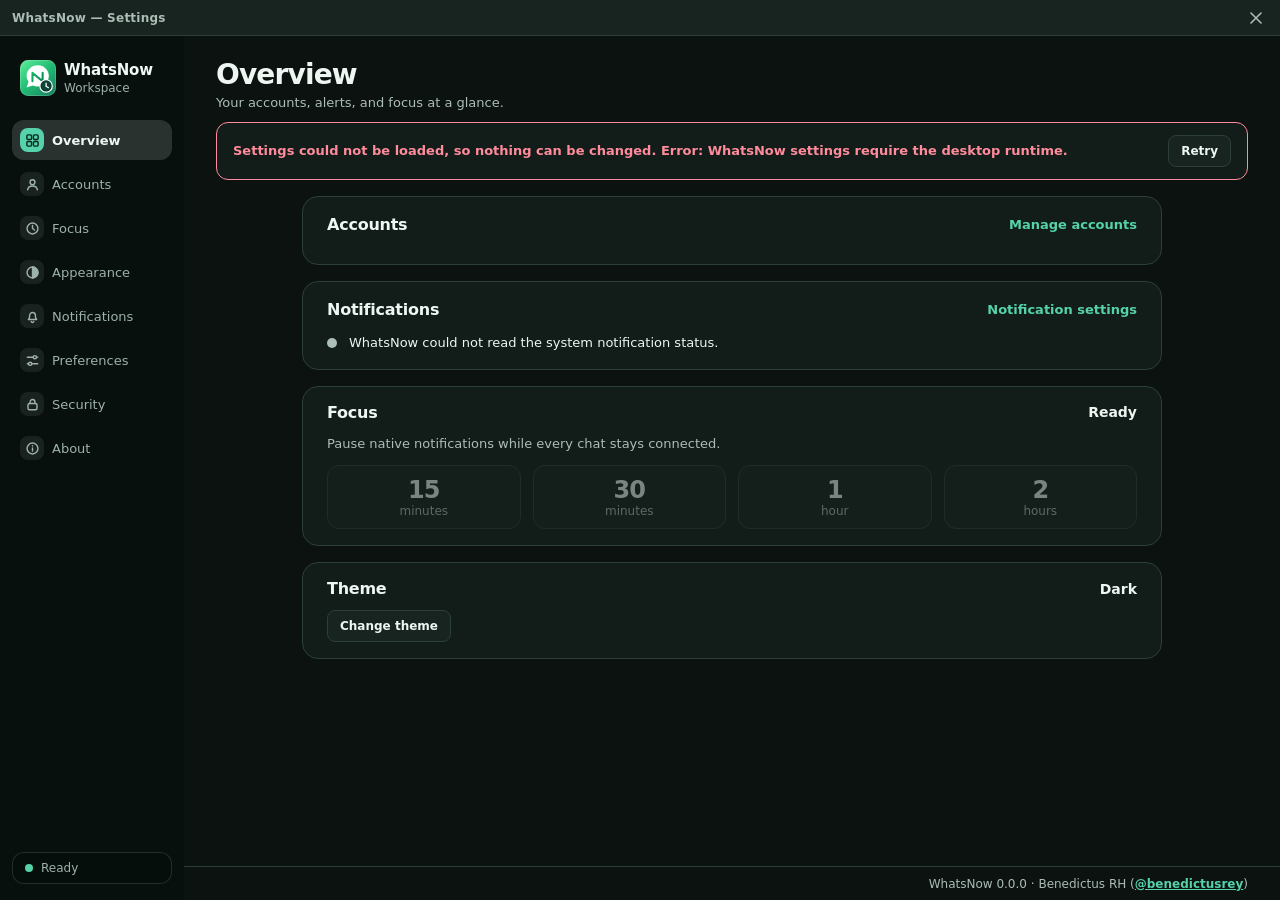
==== commit 18921d2b: "Settings: fix cropped panels with container queries, tidy accounts/focus/appearance, add layout test" ====
--- a/settings-ui/index.html
+++ b/settings-ui/index.html
@@ -5,7 +5,7 @@
     <meta name="viewport" content="width=device-width, initial-scale=1" />
     <meta id="theme_color" name="theme-color" content="#f3f7f5" />
     <title>WhatsNow — Settings</title>
-    <link rel="stylesheet" href="style.css?v=2.6.3" />
+    <link rel="stylesheet" href="style.css?v=2.7.0" />
   </head>
   <body>
     <div class="window-titlebar" data-tauri-drag-region>
@@ -33,7 +33,7 @@
           <img class="brand-mark" src="app-icon.svg" alt="" aria-hidden="true" />
           <div>
             <strong>WhatsNow</strong>
-            <span>Personal workspace</span>
+            <span>Workspace</span>
           </div>
         </div>
 
@@ -214,8 +214,8 @@
                 <input type="number" id="focus_custom" min="1" max="1440" value="90" aria-label="Custom focus duration in minutes" />
                 <span>minutes</span>
                 <button type="button" id="focus_custom_start" class="btn-primary">Start focus</button>
-              </div>
-              <button type="button" id="focus_off" class="secondary" hidden>End current focus</button>
+                <button type="button" id="focus_off" class="secondary" hidden>End current focus</button>
+              </div>
             </div>
           </section>
 
@@ -467,10 +467,10 @@
       </form>
     </dialog>
 
-    <script src="theme.js?v=2.6.3"></script>
-    <script src="hotkey.js?v=2.6.3"></script>
-    <script src="autosave.js?v=2.6.3"></script>
-    <script src="idleClose.js?v=2.6.3"></script>
-    <script src="main.js?v=2.6.3"></script>
+    <script src="theme.js?v=2.7.0"></script>
+    <script src="hotkey.js?v=2.7.0"></script>
+    <script src="autosave.js?v=2.7.0"></script>
+    <script src="idleClose.js?v=2.7.0"></script>
+    <script src="main.js?v=2.7.0"></script>
   </body>
 </html>
--- a/settings-ui/style.css
+++ b/settings-ui/style.css
@@ -332,7 +332,7 @@
 
 .settings-shell {
   display: grid;
-  grid-template-columns: 200px minmax(0, 1fr);
+  grid-template-columns: 184px minmax(0, 1fr);
   width: 100%;
   height: calc(100vh - 36px);
 }
@@ -544,6 +544,11 @@
 }
 
 .panel-stage {
+  /* Layout follows the real panel width (not the window width): the rail and
+     padding already consume part of it, so media queries on the viewport never
+     matched the width the controls actually had. */
+  container-type: inline-size;
+  container-name: stage;
   flex: 1 1 auto;
   min-width: 0;
   min-height: 0;
@@ -565,8 +570,15 @@
   background-clip: content-box;
 }
 
+.settings-panel > * {
+  min-width: 0;
+}
+
 .settings-panel {
   display: grid;
+  /* An implicit auto column grows to the widest child's min-content and gets
+     clipped by .panel-stage; pin it to the available width instead. */
+  grid-template-columns: minmax(0, 1fr);
   width: min(100%, 860px);
   margin: 0 auto;
   gap: var(--space-4);
@@ -730,9 +742,8 @@
 
 .custom-focus {
   display: grid;
-  grid-template-columns: minmax(180px, 1fr) minmax(300px, auto) auto;
-  align-items: center;
-  gap: var(--space-4);
+  grid-template-columns: minmax(0, 1fr);
+  gap: var(--space-3);
 }
 
 .custom-focus-copy {
@@ -751,8 +762,8 @@
 }
 
 .number-action {
-  display: grid;
-  grid-template-columns: 92px auto auto;
+  display: flex;
+  flex-wrap: wrap;
   align-items: center;
   gap: var(--space-2);
 }
@@ -764,6 +775,7 @@
 }
 
 #focus_custom {
+  width: 96px;
   min-height: 44px;
   font-size: 20px;
   font-weight: 750;
@@ -824,16 +836,27 @@
 
 .account-row {
   display: grid;
-  grid-template-columns: minmax(100px, 1fr) auto auto;
-  align-items: center;
-  gap: var(--space-3);
-  padding: var(--space-2) var(--space-3);
+  grid-template-columns: minmax(0, 1fr) auto;
+  grid-template-areas:
+    "name meta"
+    "actions actions";
+  align-items: center;
+  gap: var(--space-2) var(--space-3);
+  padding: var(--space-3);
   border: 1px solid var(--border);
   border-radius: var(--radius-md);
   background: var(--surface-soft);
 }
 
+/* Overview rows carry a single action, so it sits on the same line. */
+.account-row.compact {
+  grid-template-columns: minmax(0, 1fr) auto auto;
+  grid-template-areas: "name meta actions";
+  padding: var(--space-2) var(--space-3);
+}
+
 .acct-name {
+  grid-area: name;
   overflow: hidden;
   font-weight: 700;
   text-overflow: ellipsis;
@@ -841,6 +864,7 @@
 }
 
 .acct-meta {
+  grid-area: meta;
   display: inline-flex;
   align-items: center;
   gap: var(--space-2);
@@ -849,10 +873,19 @@
 }
 
 .acct-actions {
-  display: inline-flex;
+  grid-area: actions;
+  display: flex;
   flex-wrap: wrap;
-  justify-content: flex-end;
-  gap: var(--space-1);
+  align-items: center;
+  gap: var(--space-2);
+}
+
+.acct-actions .danger {
+  margin-left: auto;
+}
+
+.compact .acct-actions .danger {
+  margin-left: 0;
 }
 
 .acct-unread {
@@ -921,6 +954,7 @@
   align-items: center;
   gap: var(--space-3);
   min-width: 0;
+  min-height: 64px;
   padding: var(--space-3);
   border: 1px solid var(--border);
   border-radius: var(--radius-md);
@@ -959,11 +993,15 @@
   gap: 2px;
 }
 
-.theme-option strong,
-.theme-option small {
+.theme-option strong {
   overflow: hidden;
   text-overflow: ellipsis;
   white-space: nowrap;
+}
+
+.theme-option small {
+  overflow-wrap: anywhere;
+  line-height: 1.35;
 }
 
 .theme-option strong {
@@ -1398,31 +1436,24 @@
   }
 }
 
-@media (max-width: 580px) {
-  .compact-presets {
-    grid-template-columns: repeat(4, minmax(0, 1fr));
-  }
-
-  .focus-presets {
-    grid-template-columns: repeat(2, minmax(0, 1fr));
-  }
-
-  .compact-presets .preset-button {
-    min-height: 56px;
-  }
-
+/* The stage is ~498px wide in the default 762px window and ~300px at the
+   minimum, so these thresholds describe the panel, not the window. */
+@container stage (max-width: 540px) {
+  .about-card {
+    grid-template-columns: 54px minmax(0, 1fr);
+    gap: var(--space-3);
+  }
+
+  .about-card > img {
+    width: 52px;
+    height: 52px;
+  }
+}
+
+@container stage (max-width: 440px) {
   .theme-picker,
   .password-grid {
-    grid-template-columns: 1fr;
-  }
-
-  .account-row {
-    grid-template-columns: minmax(100px, 1fr) auto;
-  }
-
-  .account-row .acct-actions {
-    grid-column: 1 / -1;
-    justify-content: flex-start;
+    grid-template-columns: minmax(0, 1fr);
   }
 
   .health-row {
@@ -1434,38 +1465,26 @@
     justify-self: start;
   }
 
-  .about-card {
-    grid-template-columns: 54px minmax(0, 1fr);
-    gap: var(--space-3);
-  }
-
-  .about-card > img {
-    width: 52px;
-    height: 52px;
-  }
-
-  .custom-focus {
-    grid-template-columns: 1fr;
-    align-items: stretch;
-  }
-
-  .custom-focus #focus_off {
-    justify-self: start;
+  .focus-presets {
+    grid-template-columns: repeat(2, minmax(0, 1fr));
+  }
+}
+
+@container stage (max-width: 400px) {
+  .compact-presets {
+    grid-template-columns: repeat(2, minmax(0, 1fr));
   }
 
   .duration-row {
     align-items: flex-start;
     flex-direction: column;
   }
-}
-
-@media (max-width: 430px) {
-  .number-action {
-    grid-template-columns: 72px auto;
-  }
-
-  .number-action button {
-    grid-column: 1 / -1;
+
+  .account-row.compact {
+    grid-template-columns: minmax(0, 1fr) auto;
+    grid-template-areas:
+      "name meta"
+      "actions actions";
   }
 
   .add-row,
@@ -1473,6 +1492,22 @@
   .inline-action {
     align-items: stretch;
     flex-direction: column;
+  }
+
+  .about-card {
+    grid-template-columns: minmax(0, 1fr);
+  }
+
+  .about-card > img {
+    display: none;
+  }
+}
+
+/* Roomy panel: copy left, controls right. */
+@container stage (min-width: 560px) {
+  .custom-focus {
+    grid-template-columns: minmax(0, 1fr) auto;
+    align-items: center;
   }
 }
 
